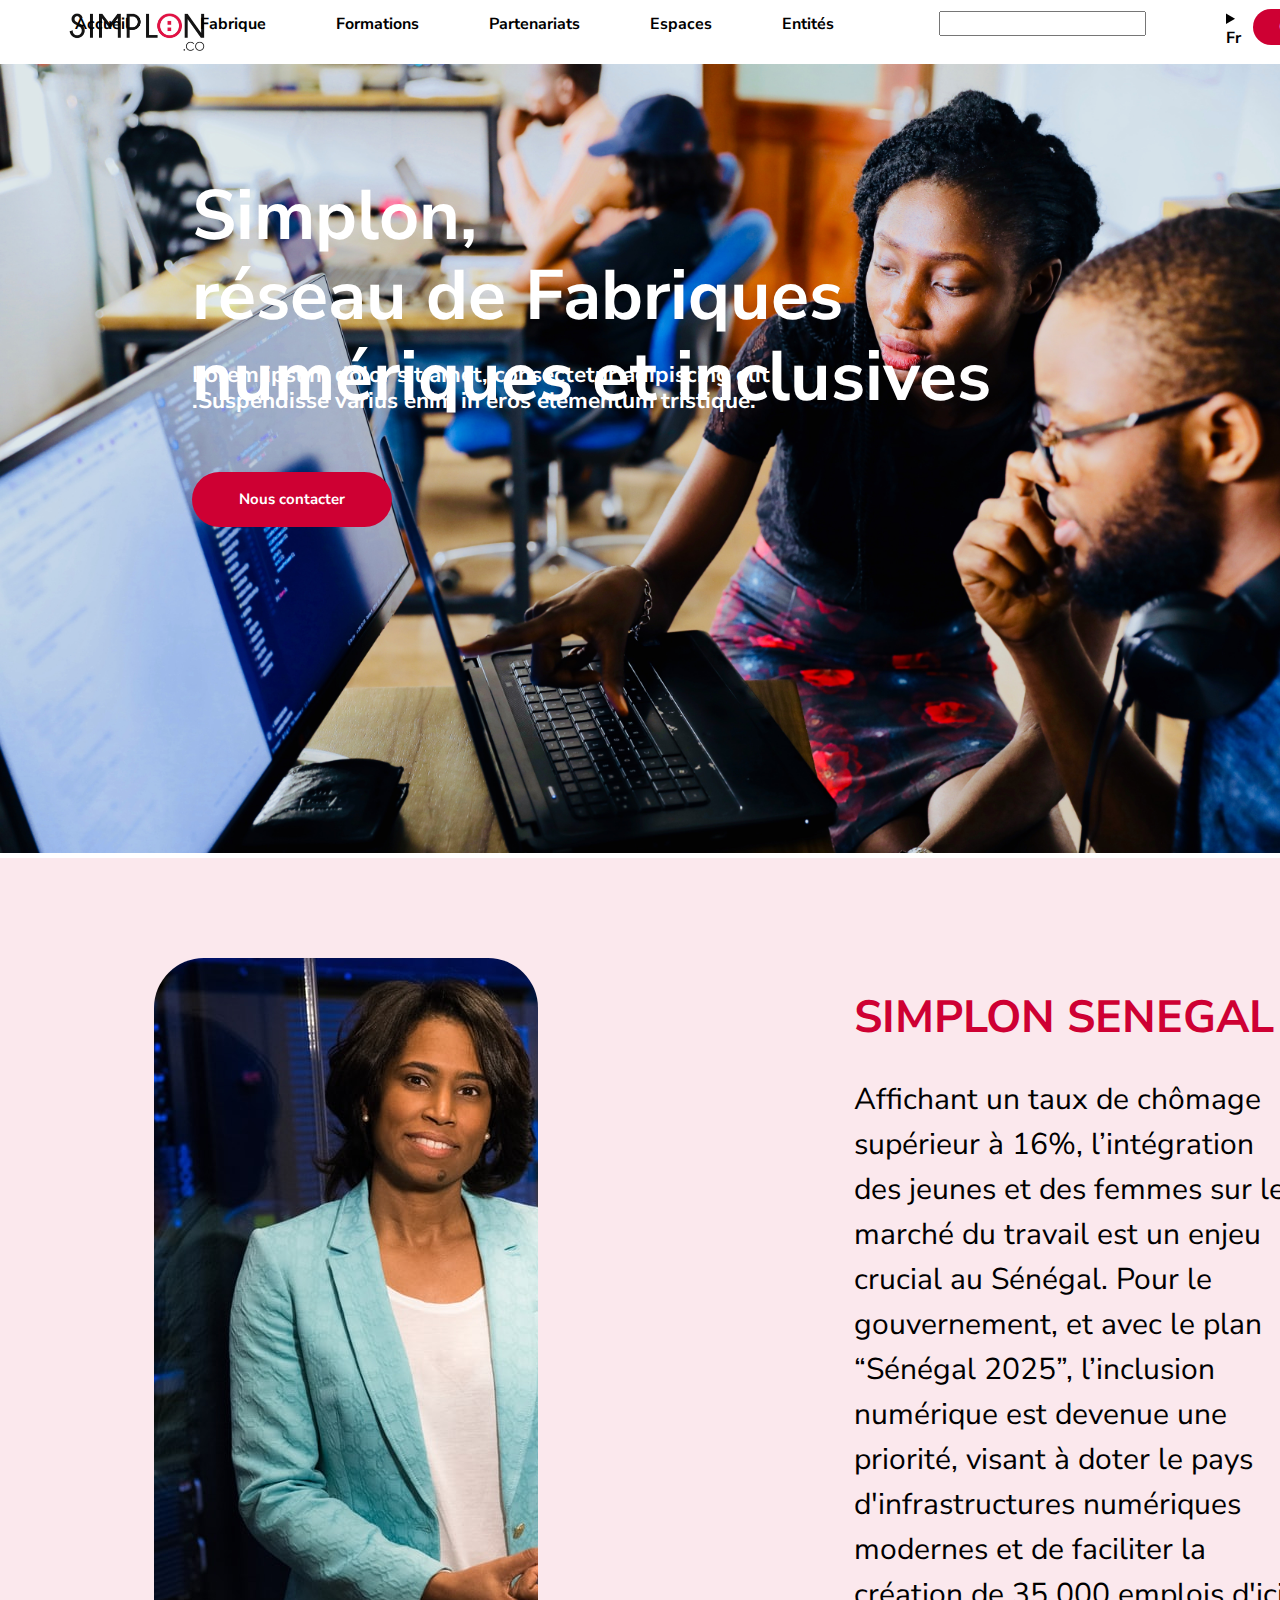
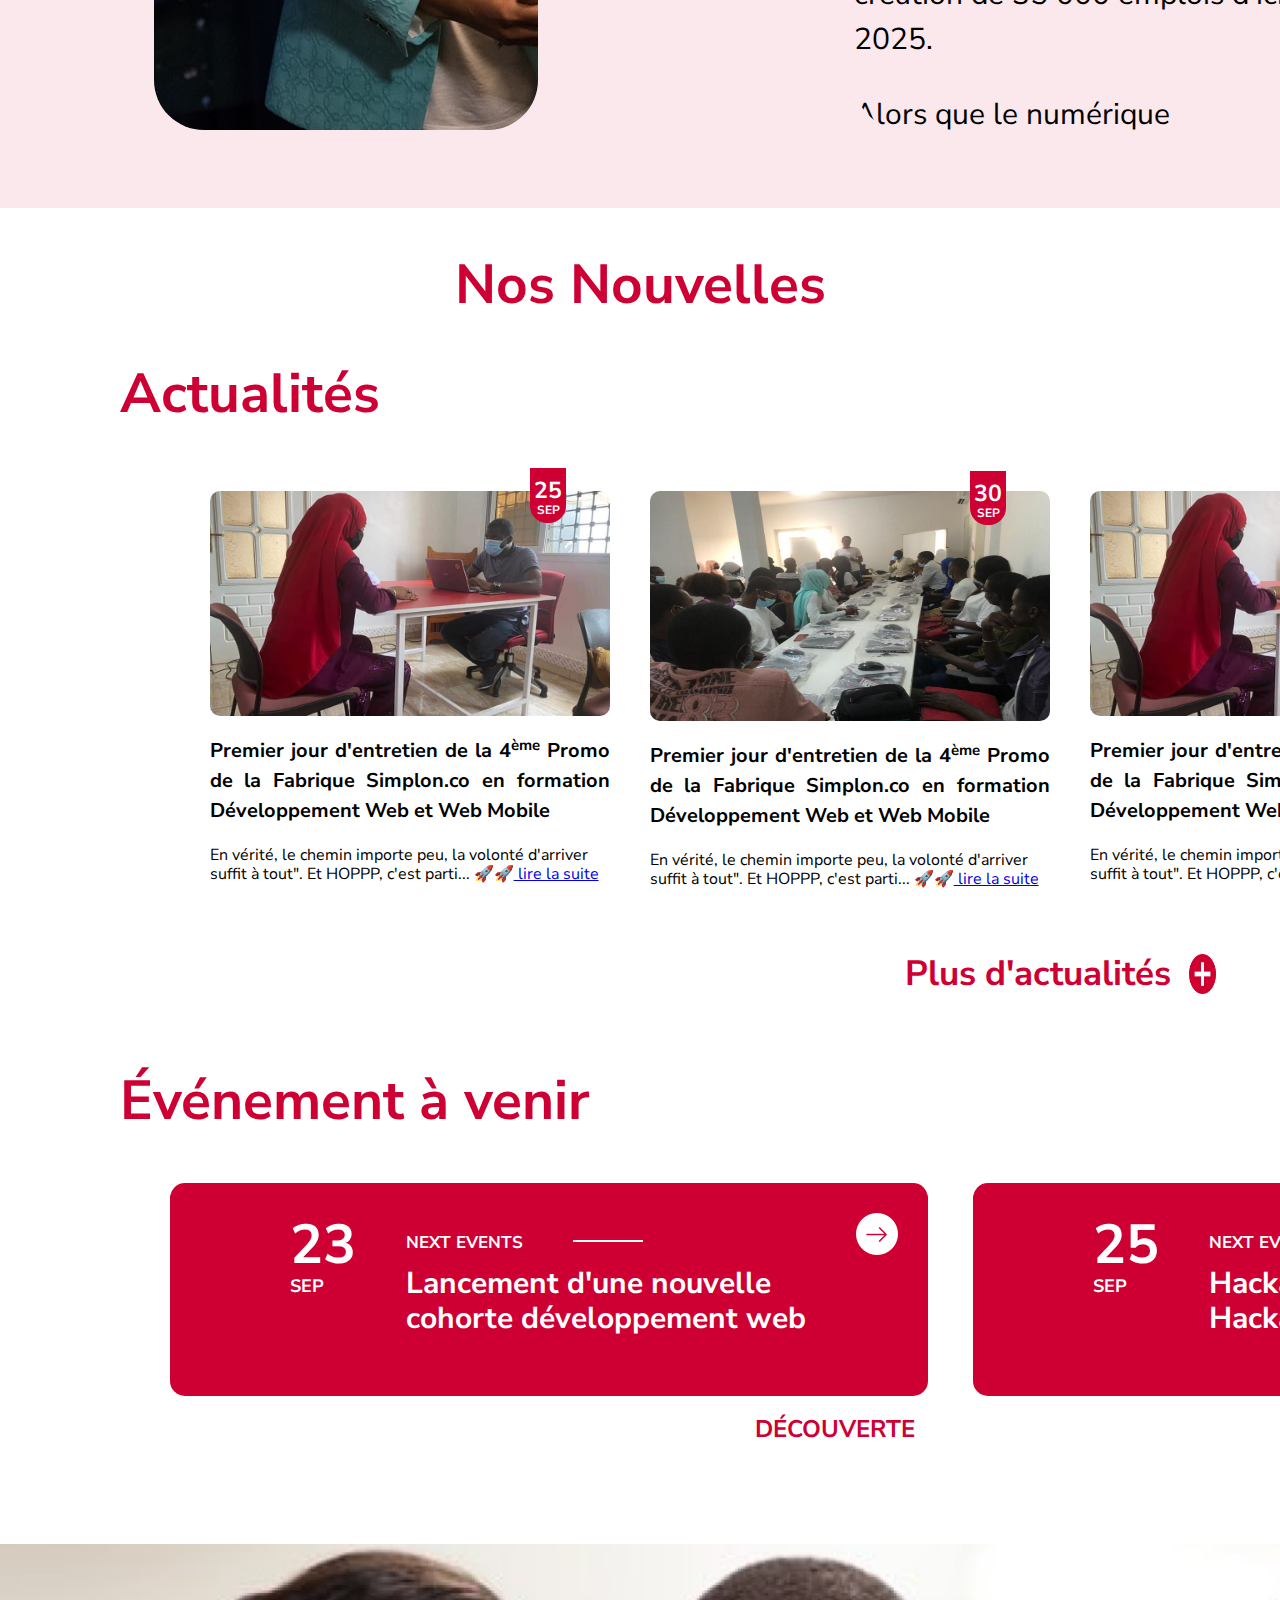
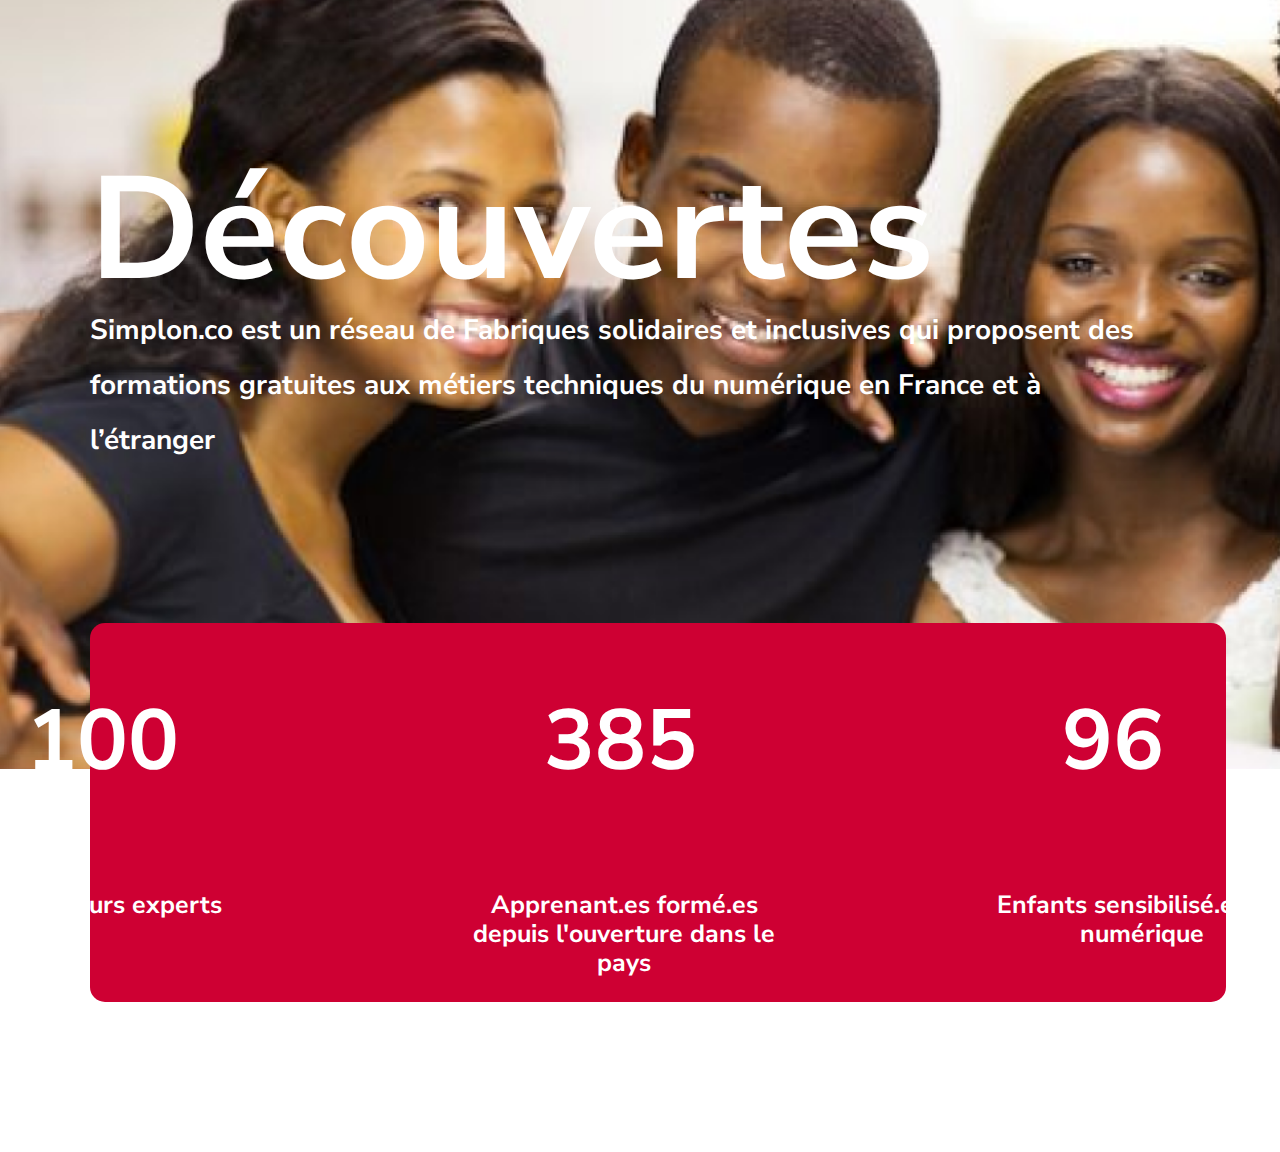
==== index.html @ 6b6f98ec "Update index.html" ====
<!DOCTYPE html>
<html lang="Fr">
<head>
    <meta charset="UTF-8">
    <meta http-equiv="X-UA-Compatible" content="IE=edge">
    <meta name="viewport" content="width=device-width, initial-scale=1.0">
    <link rel="stylesheet" href="/design/bootstrap.css">
    <!-- <script src="https://kit.fontawesome.com/yourcode.js" crossorigin="anonymous"></script> -->
    <script src='/scripts/nav.js' defer></script>
    <link rel="stylesheet" href="normal.css">
    <link rel="stylesheet" href="style.css">
    <title>Accueil</title>
</head>
<body>
    <main>
        <!-- nav>ul.nav-list -->
        <nav>
            <div class="nav-item-bloc-img">
                <a href="#"><img class="nav-item-logo" src="logo.png" alt="logo de Simplon.co"></a>
            </div>
            <ul class="nav-list">
                <!-- li.nav-item*5>a -->
                <li class="nav-item"><a href="#" class="item-text is-active">Accueil</a></li>
                <li class="nav-item"><a href="#" class="item-text">Fabrique</a></li>
                <li class="nav-item"><a href="#" class="item-text">Formations</a></li>
                <li class="nav-item"><a href="#" class="item-text">Partenariats</a></li>
                <li class="nav-item"><a href="#" class="item-text">Espaces</a></li>
                <li class="nav-item-entite"><a href="#" class="item-text">Entités</a></li>
                <li class="nav-item nav-search"><input type="search"></li>
                <li class="nav-item-langue">
                    <details>
                        <summary>Fr</summary>
                        <a href="">En</a>
                    </details>
                </li>
                <li class="nav-item"><button>Contact</button></li>
            </ul>
            <span class="nav-indicator"></span>
        </nav>
        <div class="image-accueil">
            <img class="img-accueil" src="img-accueil.jpg" alt="">
            <h1>Simplon, <br>réseau de Fabriques<br>numériques et inclusives</h1>
            <h2>Lorem ipsum dolor sit amet, consectetur adipiscing elit<br>.Suspendisse varius enim in eros elementum tristique.</h2>
            <button class="button-accueil">Nous contacter</button>
        </div>
        <div class="after-nav">
            <div class="img-directrice-ctrl">
                <img class="img-directrice" src="imagessec2.jpeg" alt="Image de la directrice de Simplon.co">
            </div>
            <div class="text-directrice-ctrl">
                <h2>SIMPLON SENEGAL</h2>
                <p>Affichant un taux de chômage supérieur à 16%, l’intégration des jeunes et des femmes sur le marché du travail est un enjeu crucial au Sénégal. Pour le gouvernement, et avec le plan “Sénégal 2025”, l’inclusion numérique est devenue une priorité, visant à doter le pays d'infrastructures numériques modernes et de faciliter la création de 35 000 emplois d'ici 2025.</p>
                <p>
                ​​​​​​​Alors que le numérique représente déjà 8% du PIB national, les compétences tech se font encore rares.
                ​​​​​​​Se former aux métiers du numérique ouvre de belles perspectives d’avenir, quels que soient les secteurs d’activité.</p>
            </div>
        </div>
        <article>
            <header>
                <h2>Nos Nouvelles</h2>
            </header>
            <span>Actualités</span>
            <div class="bloc-mere-line-1">
                <div>
                    <figure>
                        <img src="img1-actualite.jpg" alt="Image de l'un des entretiens de la promo 4 de Simplon.co">
                        <div class="etiquette">
                            <img src="col.png" alt="Image d'étiquette">
                            <time datetime="2021-09-25 13:23:58"><span class="hour">25</span><br><span class="first-month"> SEP</span></time>
                            

                        </div>
                        <p>Premier jour d'entretien de la 4<sup>ème</sup> Promo de la Fabrique Simplon.co en formation Développement Web et Web Mobile</p>
                        <figcaption>En vérité, le chemin importe peu, la volonté d'arriver suffit à tout".
                            Et HOPPP, c'est parti... 🚀🚀<a href="#"> lire la suite</a></figcaption>
                    </figure>
                </div>

                <div>
                    <figure>
                        <img class="image-2" src="actualie2.jpeg" alt="Image de l'un des entretiens de la promo 4 de Simplon.co">
                        <div class="etiquette">
                            <img src="col.png" alt="Image d'étiquette">
                            <time datetime="2021-09-30 13:23:58"><span class="hour">30</span><br><span class="first-month"> SEP</span></time>
                            

                        </div>
                        <p>Premier jour d'entretien de la 4<sup>ème</sup> Promo de la Fabrique Simplon.co en formation Développement Web et Web Mobile</p>
                        <figcaption>En vérité, le chemin importe peu, la volonté d'arriver suffit à tout".
                            Et HOPPP, c'est parti... 🚀🚀<a href="#"> lire la suite</a></figcaption>
                    </figure>
                </div>

                <div>
                    <figure>
                        <img src="img1-actualite.jpg" alt="Image de l'un des entretiens de la promo 4 de Simplon.co">
                        <div class="etiquette">
                            <img src="col.png" alt="Image d'étiquette">
                            <time datetime="2021-12-23 13:23:58"><span class="hour">22</span><br><span class="first-month"> DEC</span></time>
                            

                        </div>
                        <p>Premier jour d'entretien de la 4<sup>ème</sup> Promo de la Fabrique Simplon.co en formation Développement Web et Web Mobile</p>
                        <figcaption>En vérité, le chemin importe peu, la volonté d'arriver suffit à tout".
                            Et HOPPP, c'est parti... 🚀🚀<a href="#"> lire la suite</a></figcaption>
                    </figure>
                </div>
                <div>
                    <figure>
                        <img src="img1-actualite.jpg" alt="Image de l'un des entretiens de la promo 4 de Simplon.co">
                        <div class="etiquette">
                            <img src="col.png" alt="Image d'étiquette">
                            <time datetime="2022-12-23 13:23:58"><span class="hour">12</span><br><span class="first-month"> JAN</span></time>
                            

                        </div>
                        <p>Premier jour d'entretien de la 4<sup>ème</sup> Promo de la Fabrique Simplon.co en formation Développement Web et Web Mobile</p>
                        <figcaption>En vérité, le chemin importe peu, la volonté d'arriver suffit à tout".
                            Et HOPPP, c'est parti... 🚀🚀<a href="#"> lire la suite</a></figcaption>
                    </figure>
                </div>
            </div>
                    <span class="voir-plus">Plus d'actualités &nbsp;
                        <img usemap="#redirection-picture-1" src="plus.png" alt="Image cliquable pour voir plus d'actualités">
                        <map name="redirection-picture-1">
                        <area href="https://validator.w3.org/" shape="circle" coords="1,1,50" target="_blank" alt="Lien du site de validation de site web">
                        </map>
                    </span>

            <span>Événement à venir</span>

            <div class="bloc-mere-line-1 bloc-mere-line-1-inherit">

                <div class="bloc-mere-line-1-ext">
                    <time datetime="2021-09-23 13:23:58"><span>23</span><br><span class="month"> SEP</span></time>
                    <div class="event-news">
                        <span class="event-title">NEXT EVENTS</span>
                        <div class="event-text">
                            <p>Lancement d'une nouvelle cohorte développement web</p>
                        </div>
                    </div>
                    <div class="event-details">
                        <img usemap="#redirection-picture-2" src="right-arrow.png.png" alt="Image cliquable pour voir plus d'événement">
                        <map name="redirection-picture-2">
                        <area href="https://developer.mozilla.org/fr/docs/Web/HTML" shape="circle" coords="1,1,50" target="_blank" alt="Lien du site mozilla">
                        </map>
                    </div>
                </div>


                <div class="bloc-mere-line-1-ext">
                    <time datetime="2021-09-25 11:21:12"><span>25</span><br><span class="month"> SEP</span></time>
                    <div class="event-news">
                        <span class="event-title">NEXT EVENTS</span>
                        <div class="event-text">
                            <p>Hackaton lorem et ipsum Hackaton lorem et ipsum</p>
                        </div>
                    </div>
                    <div class="event-details">
                        <img usemap="#redirection-picture-3" src="right-arrow.png.png" alt="Image cliquable pour voir plus d'événement">
                        <map name="redirection-picture-3">
                        <area href="https://developer.mozilla.org/fr/docs/Web/HTML" shape="circle" coords="1,1,50" target="_blank" alt="Lien du site mozilla">
                        </map>
                    </div>
                </div>

                
            </div>
        </article>
        <section>
            <h2>DÉCOUVERTE</h2>

            <div class="image-decouverte">
                <img class="img-decouverte" src="image2.png" alt="">
                <h2>Découvertes</h2>
                <h3>Simplon.co est un réseau de Fabriques solidaires et inclusives qui proposent des formations gratuites aux métiers techniques du numérique en France et à l’étranger </h3>
            </div>
            <div class="chiffre-simplon">
                <article>
                    <header>
                        <h2>100</h2>
                    </header>
                    <p>Formateurs experts</p>
                </article>
                <article>
                    <header>
                        <h2>385</h2>
                    </header>
                    <p>Apprenant.es formé.es depuis l'ouverture dans le pays</p>
                </article>
                <article>
                    <header>
                        <h2>96</h2>
                    </header>
                    <p>Enfants sensibilisé.e.s au numérique</p>
                </article>
            </div>

        </section>
    </main>
</body>
</html>
---- normal.css ----
/*! normalize.css v8.0.1 | MIT License | github.com/necolas/normalize.css */

/* Document
   ========================================================================== */

/**
 * 1. Correct the line height in all browsers.
 * 2. Prevent adjustments of font size after orientation changes in iOS.
 */

 html {
    line-height: 1.15; /* 1 */
    -webkit-text-size-adjust: 100%; /* 2 */
  }
  
  /* Sections
     ========================================================================== */
  
  /**
   * Remove the margin in all browsers.
   */
  
  body {
    margin: 0;
  }
  
  /**
   * Render the `main` element consistently in IE.
   */
  
  main {
    display: block;
  }
  
  /**
   * Correct the font size and margin on `h1` elements within `section` and
   * `article` contexts in Chrome, Firefox, and Safari.
   */
  
  h1 {
    font-size: 2em;
    margin: 0.67em 0;
  }
  
  /* Grouping content
     ========================================================================== */
  
  /**
   * 1. Add the correct box sizing in Firefox.
   * 2. Show the overflow in Edge and IE.
   */
  
  hr {
    box-sizing: content-box; /* 1 */
    height: 0; /* 1 */
    overflow: visible; /* 2 */
  }
  
  /**
   * 1. Correct the inheritance and scaling of font size in all browsers.
   * 2. Correct the odd `em` font sizing in all browsers.
   */
  
  pre {
    font-family: monospace, monospace; /* 1 */
    font-size: 1em; /* 2 */
  }
  
  /* Text-level semantics
     ========================================================================== */
  
  /**
   * Remove the gray background on active links in IE 10.
   */
  
  a {
    background-color: transparent;
  }
  
  /**
   * 1. Remove the bottom border in Chrome 57-
   * 2. Add the correct text decoration in Chrome, Edge, IE, Opera, and Safari.
   */
  
  abbr[title] {
    border-bottom: none; /* 1 */
    text-decoration: underline; /* 2 */
    text-decoration: underline dotted; /* 2 */
  }
  
  /**
   * Add the correct font weight in Chrome, Edge, and Safari.
   */
  
  b,
  strong {
    font-weight: bolder;
  }
  
  /**
   * 1. Correct the inheritance and scaling of font size in all browsers.
   * 2. Correct the odd `em` font sizing in all browsers.
   */
  
  code,
  kbd,
  samp {
    font-family: monospace, monospace; /* 1 */
    font-size: 1em; /* 2 */
  }
  
  /**
   * Add the correct font size in all browsers.
   */
  
  small {
    font-size: 80%;
  }
  
  /**
   * Prevent `sub` and `sup` elements from affecting the line height in
   * all browsers.
   */
  
  sub,
  sup {
    font-size: 75%;
    line-height: 0;
    position: relative;
    vertical-align: baseline;
  }
  
  sub {
    bottom: -0.25em;
  }
  
  sup {
    top: -0.5em;
  }
  
  /* Embedded content
     ========================================================================== */
  
  /**
   * Remove the border on images inside links in IE 10.
   */
  
  img {
    border-style: none;
  }
  
  /* Forms
     ========================================================================== */
  
  /**
   * 1. Change the font styles in all browsers.
   * 2. Remove the margin in Firefox and Safari.
   */
  
  button,
  input,
  optgroup,
  select,
  textarea {
    font-family: inherit; /* 1 */
    font-size: 100%; /* 1 */
    line-height: 1.15; /* 1 */
    margin: 0; /* 2 */
  }
  
  /**
   * Show the overflow in IE.
   * 1. Show the overflow in Edge.
   */
  
  button,
  input { /* 1 */
    overflow: visible;
  }
  
  /**
   * Remove the inheritance of text transform in Edge, Firefox, and IE.
   * 1. Remove the inheritance of text transform in Firefox.
   */
  
  button,
  select { /* 1 */
    text-transform: none;
  }
  
  /**
   * Correct the inability to style clickable types in iOS and Safari.
   */
  
  button,
  [type="button"],
  [type="reset"],
  [type="submit"] {
    -webkit-appearance: button;
  }
  
  /**
   * Remove the inner border and padding in Firefox.
   */
  
  button::-moz-focus-inner,
  [type="button"]::-moz-focus-inner,
  [type="reset"]::-moz-focus-inner,
  [type="submit"]::-moz-focus-inner {
    border-style: none;
    padding: 0;
  }
  
  /**
   * Restore the focus styles unset by the previous rule.
   */
  
  button:-moz-focusring,
  [type="button"]:-moz-focusring,
  [type="reset"]:-moz-focusring,
  [type="submit"]:-moz-focusring {
    outline: 1px dotted ButtonText;
  }
  
  /**
   * Correct the padding in Firefox.
   */
  
  fieldset {
    padding: 0.35em 0.75em 0.625em;
  }
  
  /**
   * 1. Correct the text wrapping in Edge and IE.
   * 2. Correct the color inheritance from `fieldset` elements in IE.
   * 3. Remove the padding so developers are not caught out when they zero out
   *    `fieldset` elements in all browsers.
   */
  
  legend {
    box-sizing: border-box; /* 1 */
    color: inherit; /* 2 */
    display: table; /* 1 */
    max-width: 100%; /* 1 */
    padding: 0; /* 3 */
    white-space: normal; /* 1 */
  }
  
  /**
   * Add the correct vertical alignment in Chrome, Firefox, and Opera.
   */
  
  progress {
    vertical-align: baseline;
  }
  
  /**
   * Remove the default vertical scrollbar in IE 10+.
   */
  
  textarea {
    overflow: auto;
  }
  
  /**
   * 1. Add the correct box sizing in IE 10.
   * 2. Remove the padding in IE 10.
   */
  
  [type="checkbox"],
  [type="radio"] {
    box-sizing: border-box; /* 1 */
    padding: 0; /* 2 */
  }
  
  /**
   * Correct the cursor style of increment and decrement buttons in Chrome.
   */
  
  [type="number"]::-webkit-inner-spin-button,
  [type="number"]::-webkit-outer-spin-button {
    height: auto;
  }
  
  /**
   * 1. Correct the odd appearance in Chrome and Safari.
   * 2. Correct the outline style in Safari.
   */
  
  [type="search"] {
    -webkit-appearance: textfield; /* 1 */
    outline-offset: -2px; /* 2 */
  }
  
  /**
   * Remove the inner padding in Chrome and Safari on macOS.
   */
  
  [type="search"]::-webkit-search-decoration {
    -webkit-appearance: none;
  }
  
  /**
   * 1. Correct the inability to style clickable types in iOS and Safari.
   * 2. Change font properties to `inherit` in Safari.
   */
  
  ::-webkit-file-upload-button {
    -webkit-appearance: button; /* 1 */
    font: inherit; /* 2 */
  }
  
  /* Interactive
     ========================================================================== */
  
  /*
   * Add the correct display in Edge, IE 10+, and Firefox.
   */
  
  details {
    display: block;
  }
  
  /*
   * Add the correct display in all browsers.
   */
  
  summary {
    display: list-item;
  }
  
  /* Misc
     ========================================================================== */
  
  /**
   * Add the correct display in IE 10+.
   */
  
  template {
    display: none;
  }
  
  /**
   * Add the correct display in IE 10.
   */
  
  [hidden] {
    display: none;
  }
---- style.css ----
@import url('https://fonts.googleapis.com/css2?family=Nunito+Sans:ital,wght@0,200;0,300;0,400;0,600;0,700;0,800;0,900;1,200;1,300;1,400;1,600;1,700;1,800;1,900&display=swap');


body{
    
    font-family: 'Nunito Sans', sans-serif;
    /* overflow: hidden;
    overflow-x: scroll; */
}

nav {
    /* background-color:#f0f1ff; */
    background-color:white;
    margin: 0px;
    padding: 0px;
    margin-top: -15.6px;
    width: 100%;
    height: 80px;
    font-weight: bold;
    font-size: 16px;
    /* overflow-x: hidden; */
    position: fixed;
    z-index: 1;
    display: flex;
    flex-direction: row;
    justify-content: space-around;

}
nav ul {
    list-style: none;
    display: inline-flex;
    overflow: hidden;
 
}
img.nav-item-logo {
    position: absolute;
    width: 150px;
    left: 5%;
    top: 25%;

}

nav ul li {
    list-style: none;
    padding: 15px;

    
}
.nav-item-langue {
    margin-right: -20px;
    margin-left: 50px;
    margin-top: -5px;
}
.nav-item-entite {
    margin-right: 55px;
}

nav a {
    text-decoration: none;
    color: black;

}
.image-accueil {
    position: relative;
    width: 100%;
    text-align: left;
    color: rgb(255, 255, 255);
    font-size: 15px;
    font-weight: bold;
    overflow: hidden;
}
.img-accueil {
    width: 100%;
}

.image-accueil h1 {
    position: absolute;
    top: 15%;
    left: 15%;
    font-size: 70px;
}
.image-accueil h2 {
    position: absolute;
    top: 40%;
    left: 15%;
}

.button-accueil {
    position: absolute;
    top: 55%;
    left: 15%;
    width: 200px;
    height: 55px;
    background-color:#ce0033;
    border: #ce0033;
    border-radius: 34px;
    color: white;
    font-weight: bold;
}

.nav-search {
    margin-top: -4px;
}

a.item-text {
    position: relative;
    padding: 20px;
}

.item-text::before {
    content: "";
    position: absolute;
    bottom: -11px;
    background-color: #ce00346b;
    height: 5px;
    width: 100%;
    left: 0;
    transition: .3s;
}

.item-text:not(.is-active):hover::before{
    bottom: 9px;
}

.item-text:not(.is-active):hover {
    color: #ce00346b;
}

.nav-indicator {
    position: absolute;
    left: 0;
    bottom: 0;
    height: 5px;
    transition: .4s;
}
.nav-item button {
    margin-top: -6px;
    margin-right: 0px;
    width: 110px;
    height: 36px;
    background-color:#ce0033;
    border: #ce0033;
    border-radius: 34px;
    color: white;
    font-weight: bold;
}

.after-nav {
    background-color: #ce003417;
    height: 950px;
    margin: 100%;
    margin-left: 0px;
    margin-right: 0px;
    margin-top: 0px;
    margin-bottom: 0px;
    overflow: hidden;
    /* border: 1px solid red; */
    display: flex;
    flex-direction: row;
    padding-left: 12%;
}
.after-nav .img-directrice-ctrl {
    position:absolute;
    margin-left: 0px;
    margin-top: 100px;
    margin-right: 80px;
    /* border: 4px solid red; */
    width: 30%;
    height: 772px;
    border-radius: 50px;
    overflow: hidden;

}

.after-nav .img-directrice {
    position: absolute;
    top: -128px;
    left: -50px;

}

.text-directrice-ctrl {
    position:absolute;
    margin-left: 700px;
    margin-top: 100px;
    margin-right: 80px;
    /* border: 4px solid red; */
    width: 35%;
    height: 772px;
    border-radius: 50px;
    overflow: hidden;
    font-size: 30px;
    line-height: 45px;
}

.text-directrice-ctrl h2 {
    color:#ce0033;
}
article header h2 {
    display: flex;
    flex-direction: row;
    justify-content: space-around;
    font-weight: bold;
    color: #ce0033;
    font-size: 55px;
}

article span {
    position: relative;
    margin-left: 120px;
    margin-top: 120px;
    font-weight: bold;
    color: #ce0033;
    font-size: 55px;
}
article .bloc-mere-line-1 {
    /* position: absolute; */
    box-sizing: border-box;
    display: flex;
    flex-direction: row;
    justify-content: space-around;
    margin-left: 80px;
    margin-top: 50px;
    margin-right: 100px;
    padding-left: 7%;
    padding-right: 7%;

}

/* article div {
    position: relative;
    display: inline-flex;
    flex-direction: row;
    justify-content: space-between;

}
article .actu1 {
    position: relative;
    margin-left: 104px;
} */

article div figure {
    display: flex;
    flex-direction: column;
    justify-content: space-around;
    width: 360px;
    position: relative;
}
article div figure img {
    position: relative;
    border-radius: 10px;
    width: 400px;
}



article div figure .image-2 {
    position: relative;
    border-radius: 10px;
    width: 400px;
    height: 230px;
}


article div figure p{
    position: relative;
    width: 400px;
    text-align: justify;
    font-weight: bold;
    font-size: 20px;
    line-height: 30px;
}

article div figure .etiquette {

    position:absolute;
    margin-top: -420px;
    margin-left: 320px;
    /* width: 35px;
    height: 47px; */
    /* position:absolute;
    margin-top: -390px;
    margin-left: 320px;
    width: 35px;
    height: 47px;
    border-radius: 0 0 17px 17px; */
}
article div figure .etiquette img {

    position:absolute;
    width: 36.5px;
    border-radius: 0 0 17px 17px;
}

article div figure .etiquette time .hour {
    position: absolute;
    color: white;
    margin: 10px 4px;
    font-size: 23px;
}

article div figure .etiquette time .first-month {
    position: absolute;
    color: white;
    margin: 10px 7px;
    padding: 8px 0;
    font-size: 12px;
}

article .bloc-mere-line-1 div figure figcaption {
    width: 400px;
}

article span.voir-plus {
    display: flex;
    flex-direction: row;
    justify-content: end;
    margin-right: 5%;
    margin-top: 50px;
    font-size: 35px;
    margin-bottom: 75px;
}

article .voir-plus img {
    width: 2.5%;
}

/* .bloc-mere-line-1-inherit {
    border: 3px solid red;
    padding: px;
} */

.bloc-mere-line-1-ext {
    border-radius: 15px;
    background-color: #ce0033;
    display: flex;
    flex-direction: row;
    justify-content: space-between;
    padding-left: 0px;
    padding-right: 30px;
    padding-top: 30px;
    padding-bottom: 30px;
    margin-right: 45px;
    width: 100%;
}

.bloc-mere-line-1-ext .event-news {
    display: flex;
    flex-direction: column;
    justify-content: space-around;
    margin-top: -100px;
    box-sizing: border-box;

}

.bloc-mere-line-1-ext .event-title {
    font-size: 17px;
    margin-left: 0px;
    color: white;
}

.bloc-mere-line-1-ext .event-title::after{
    content: "";
    position: absolute;
    margin-left: 50px;
    margin-top: 7px;
    background-color: white;
    height: 2.5px;
    width: 70px;
}


/* .bloc-mere-line-1-ext .event-text {
    position: relative;
}  */

.bloc-mere-line-1-ext .event-text p {
    font-weight: bold;
    width: 450px;
    font-size: 30px;
    color: white;
    margin-top: 15px;
}

/* .bloc-mere-line-1 time .month {
    padding-left: -90px;
} */

.bloc-mere-line-1 time span{
    margin-right: 50px;
    
    color: white;
}

.bloc-mere-line-1 time .month {
    font-size: 18px;
}

section h2 {
    float: right;
    margin-right: 365px;
    color: #ce0033;
    margin-bottom: 100px;
}

section .image-decouverte {
    position: relative;
    width: 100%;
    text-align: left;
    color: rgb(255, 255, 255);
    font-size: 15px;
    font-weight: bold;
    overflow: hidden;
}

section .img-decouverte {
    height: 825px;
    width: auto;
}

.image-decouverte h2 {
    position: absolute;
    color: white;
    top: 10%;
    left: 7%;
    font-weight: bold;
    font-size: 145px;
}
.image-decouverte h3 {
    position: absolute;
    top: 40%;
    left: 7%;
    width: 1050px;
    line-height: 55px;
    font-size: 28px;
}
section .chiffre-simplon {
    /* background-image: url("/pictures/background-dec.png"); */
    /* background-repeat: no-repeat;
    background-size: 87%; */
    background-color: #ce0033;
    border-radius: 15px;
    position: relative;
    top: -150px;
    left: 7%;
    right: 7%;
    padding-left: 240px;
    display: flex;
    flex-direction: row;
    justify-content: center;
    width: 70%;

}

section .chiffre-simplon article h2 {
    color: white;
    font-weight: bold;
    font-size: 85px;
}

section .chiffre-simplon article p {
    color: white;
    font-weight: bold;
    font-size: 25px;
    width: 330px;
    margin-left: -85px;
    text-align: center;
}
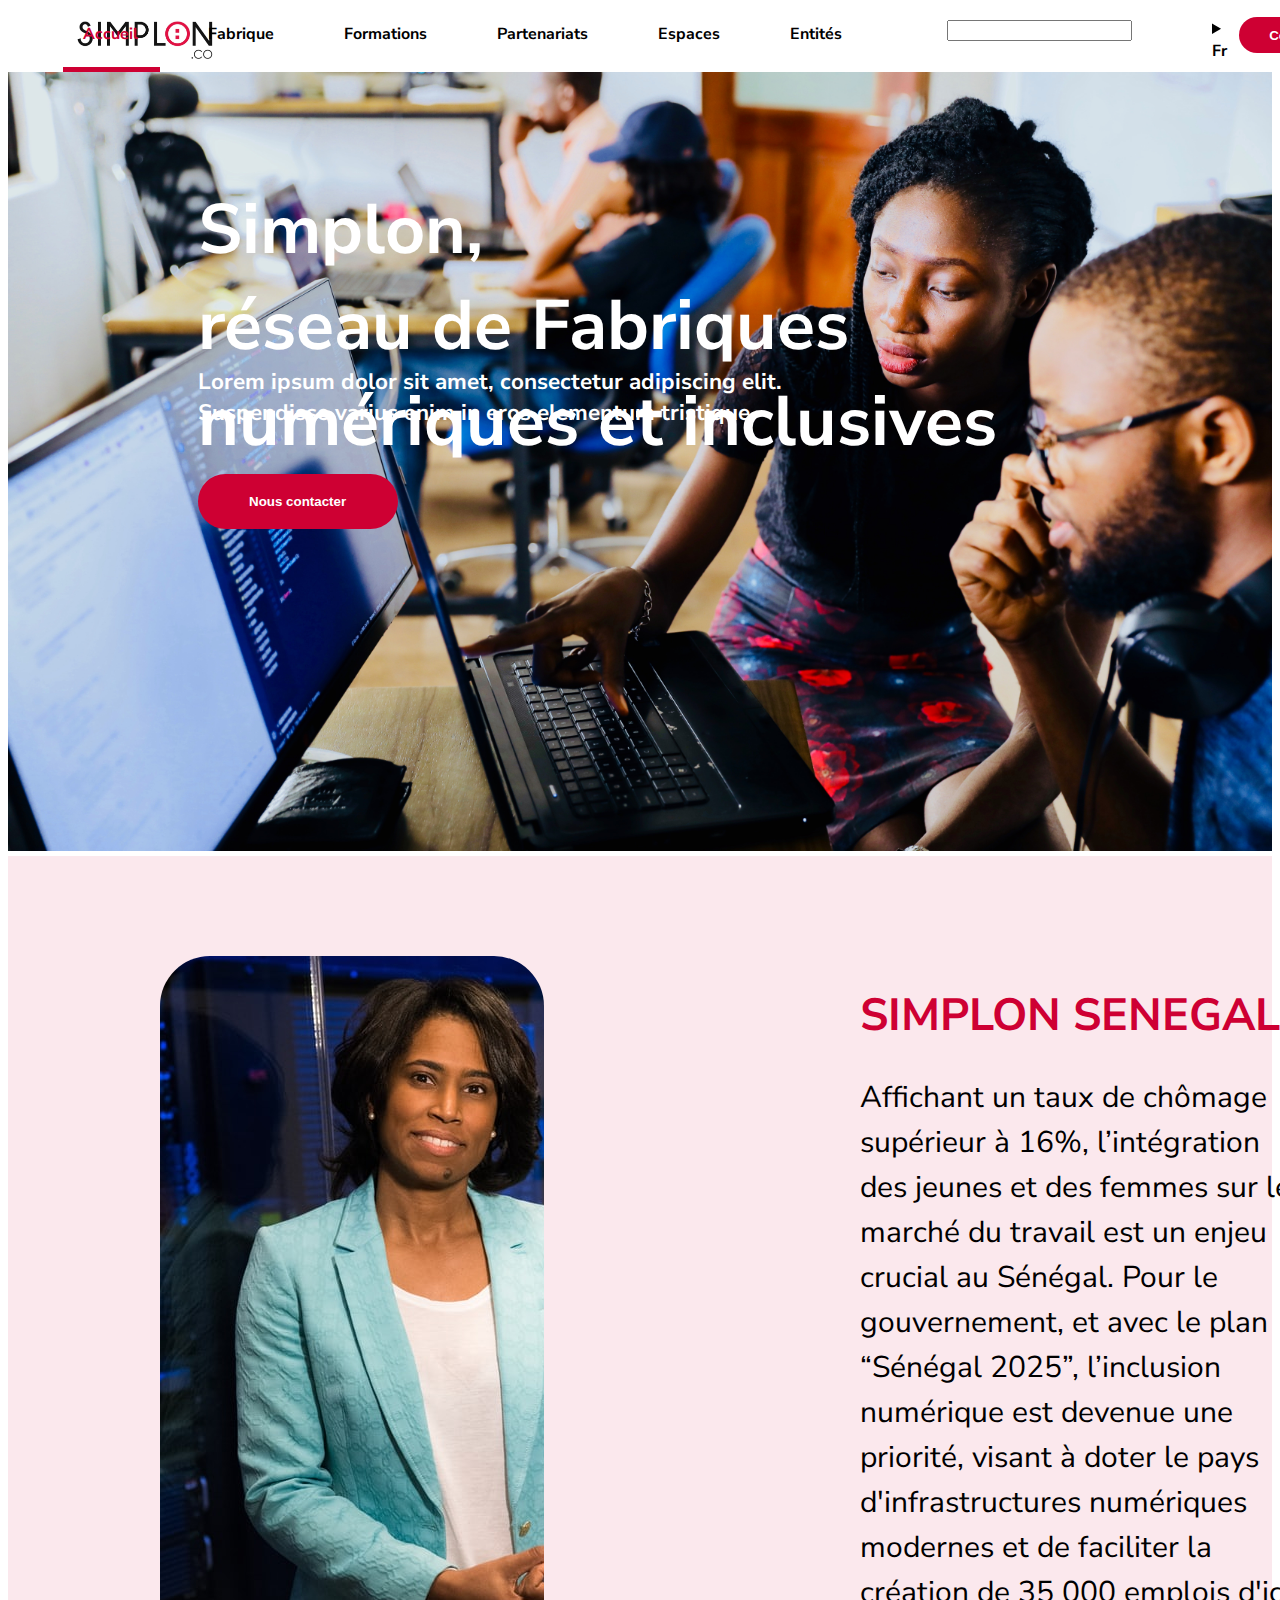
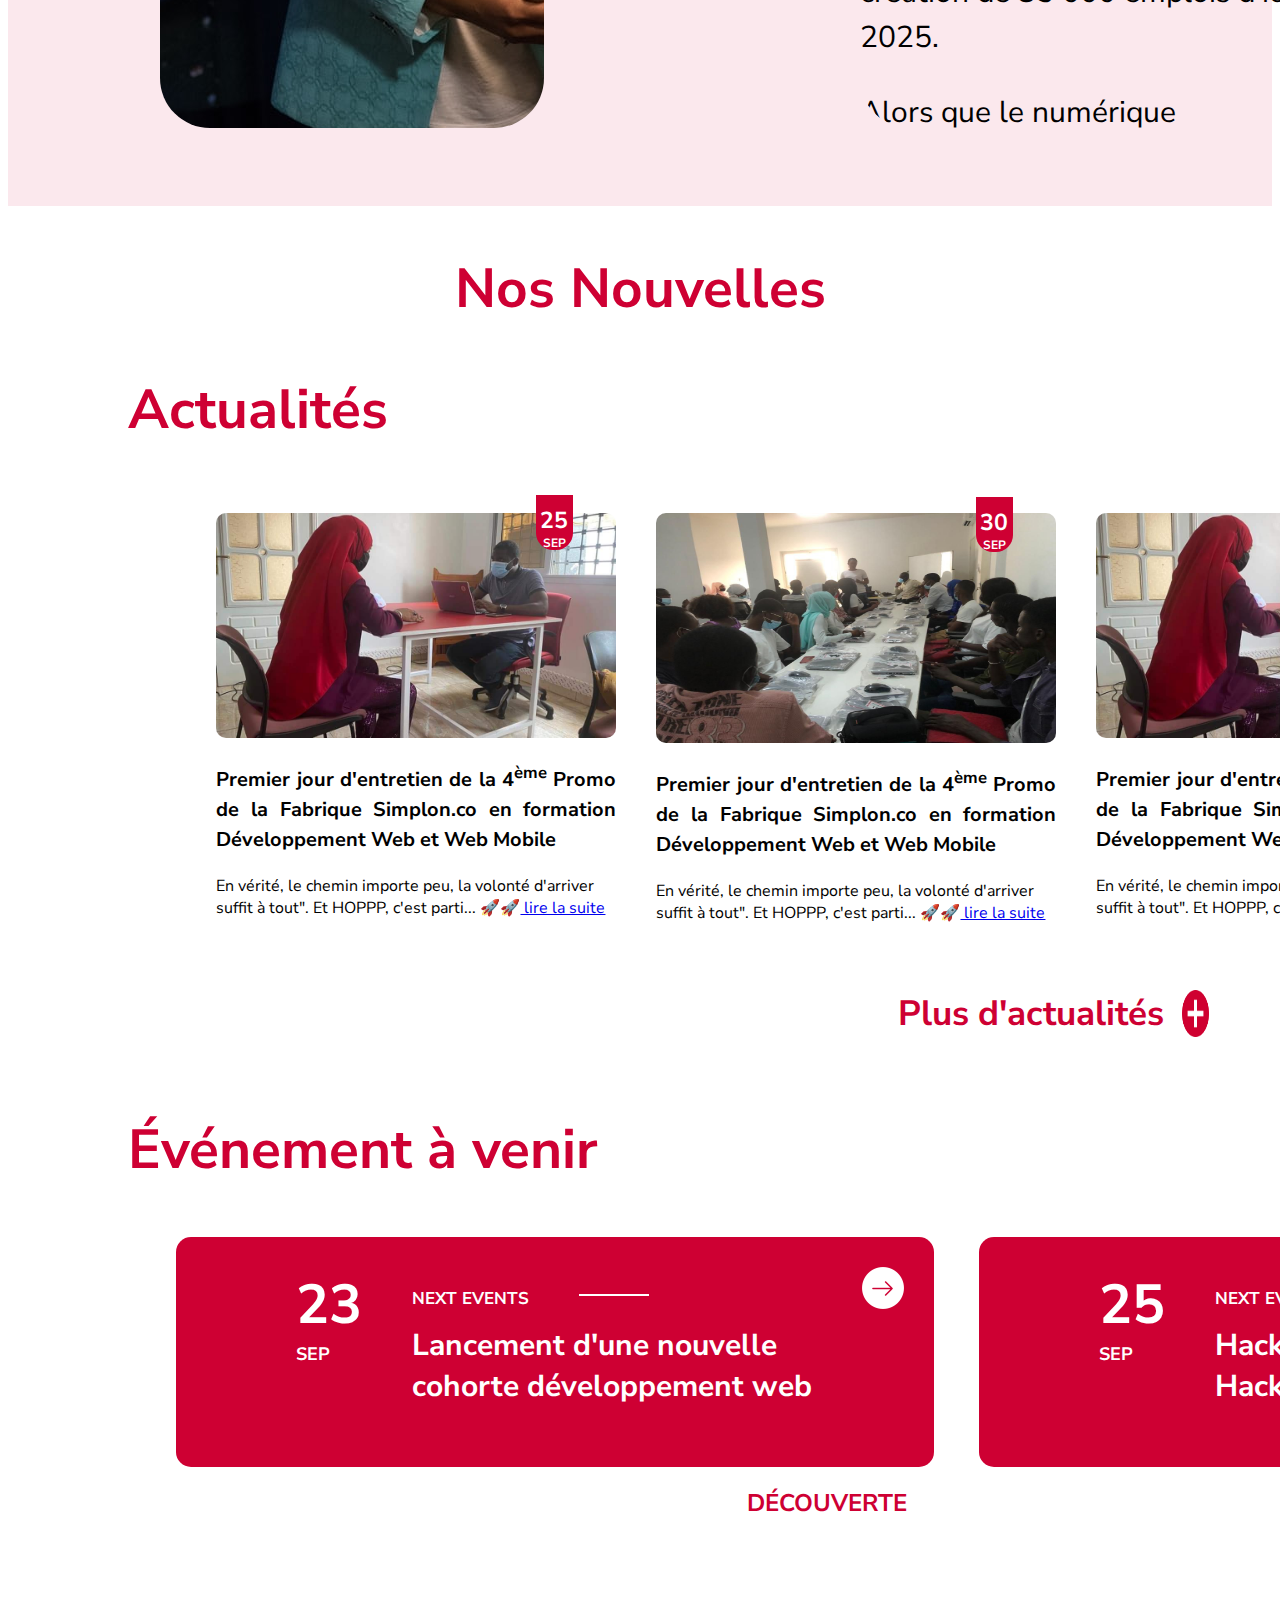
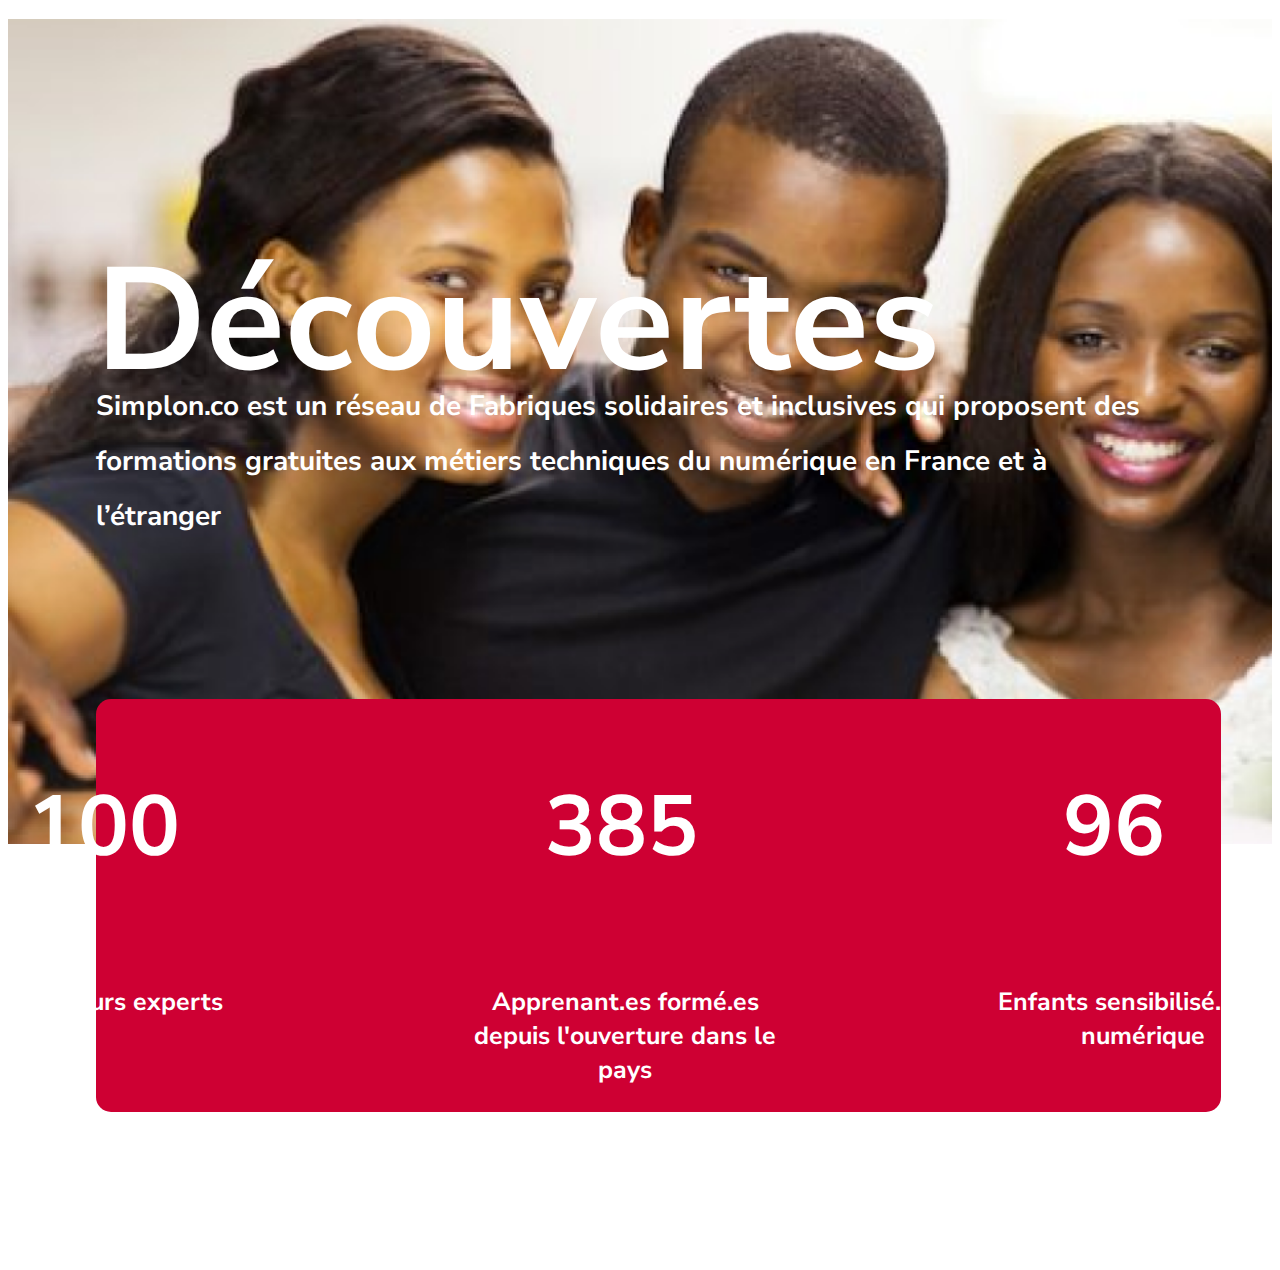
==== commit 9d4d6bc2: "Ajout de fichiers bien organisés" ====
--- a/index.html
+++ b/index.html
@@ -7,8 +7,8 @@
     <link rel="stylesheet" href="/design/bootstrap.css">
     <!-- <script src="https://kit.fontawesome.com/yourcode.js" crossorigin="anonymous"></script> -->
     <script src='/scripts/nav.js' defer></script>
-    <link rel="stylesheet" href="normal.css">
-    <link rel="stylesheet" href="style.css">
+    <link rel="stylesheet" href="/normal.css">
+    <link rel="stylesheet" href="/design/style.css">
     <title>Accueil</title>
 </head>
 <body>
@@ -16,7 +16,7 @@
         <!-- nav>ul.nav-list -->
         <nav>
             <div class="nav-item-bloc-img">
-                <a href="#"><img class="nav-item-logo" src="logo.png" alt="logo de Simplon.co"></a>
+                <a href="#"><img class="nav-item-logo" src="/pictures/logo.png" alt="logo de Simplon.co"></a>
             </div>
             <ul class="nav-list">
                 <!-- li.nav-item*5>a -->
@@ -38,14 +38,14 @@
             <span class="nav-indicator"></span>
         </nav>
         <div class="image-accueil">
-            <img class="img-accueil" src="img-accueil.jpg" alt="">
+            <img class="img-accueil" src="/pictures/img-accueil.jpg" alt="">
             <h1>Simplon, <br>réseau de Fabriques<br>numériques et inclusives</h1>
-            <h2>Lorem ipsum dolor sit amet, consectetur adipiscing elit<br>.Suspendisse varius enim in eros elementum tristique.</h2>
+            <h2>Lorem ipsum dolor sit amet, consectetur adipiscing elit.<br>Suspendisse varius enim in eros elementum tristique.</h2>
             <button class="button-accueil">Nous contacter</button>
         </div>
         <div class="after-nav">
             <div class="img-directrice-ctrl">
-                <img class="img-directrice" src="imagessec2.jpeg" alt="Image de la directrice de Simplon.co">
+                <img class="img-directrice" src="/pictures/imagessec2.jpeg" alt="Image de la directrice de Simplon.co">
             </div>
             <div class="text-directrice-ctrl">
                 <h2>SIMPLON SENEGAL</h2>
@@ -63,9 +63,9 @@
             <div class="bloc-mere-line-1">
                 <div>
                     <figure>
-                        <img src="img1-actualite.jpg" alt="Image de l'un des entretiens de la promo 4 de Simplon.co">
-                        <div class="etiquette">
-                            <img src="col.png" alt="Image d'étiquette">
+                        <img src="/pictures/img1-actualite.jpg" alt="Image de l'un des entretiens de la promo 4 de Simplon.co">
+                        <div class="etiquette">
+                            <img src="/pictures/col.png" alt="Image d'étiquette">
                             <time datetime="2021-09-25 13:23:58"><span class="hour">25</span><br><span class="first-month"> SEP</span></time>
                             
 
@@ -78,9 +78,9 @@
 
                 <div>
                     <figure>
-                        <img class="image-2" src="actualie2.jpeg" alt="Image de l'un des entretiens de la promo 4 de Simplon.co">
-                        <div class="etiquette">
-                            <img src="col.png" alt="Image d'étiquette">
+                        <img class="image-2" src="/pictures/actualie2.jpeg" alt="Image de l'un des entretiens de la promo 4 de Simplon.co">
+                        <div class="etiquette">
+                            <img src="/pictures/col.png" alt="Image d'étiquette">
                             <time datetime="2021-09-30 13:23:58"><span class="hour">30</span><br><span class="first-month"> SEP</span></time>
                             
 
@@ -93,9 +93,9 @@
 
                 <div>
                     <figure>
-                        <img src="img1-actualite.jpg" alt="Image de l'un des entretiens de la promo 4 de Simplon.co">
-                        <div class="etiquette">
-                            <img src="col.png" alt="Image d'étiquette">
+                        <img src="/pictures/img1-actualite.jpg" alt="Image de l'un des entretiens de la promo 4 de Simplon.co">
+                        <div class="etiquette">
+                            <img src="/pictures/col.png" alt="Image d'étiquette">
                             <time datetime="2021-12-23 13:23:58"><span class="hour">22</span><br><span class="first-month"> DEC</span></time>
                             
 
@@ -107,9 +107,9 @@
                 </div>
                 <div>
                     <figure>
-                        <img src="img1-actualite.jpg" alt="Image de l'un des entretiens de la promo 4 de Simplon.co">
-                        <div class="etiquette">
-                            <img src="col.png" alt="Image d'étiquette">
+                        <img src="/pictures/img1-actualite.jpg" alt="Image de l'un des entretiens de la promo 4 de Simplon.co">
+                        <div class="etiquette">
+                            <img src="/pictures/col.png" alt="Image d'étiquette">
                             <time datetime="2022-12-23 13:23:58"><span class="hour">12</span><br><span class="first-month"> JAN</span></time>
                             
 
@@ -121,7 +121,7 @@
                 </div>
             </div>
                     <span class="voir-plus">Plus d'actualités &nbsp;
-                        <img usemap="#redirection-picture-1" src="plus.png" alt="Image cliquable pour voir plus d'actualités">
+                        <img usemap="#redirection-picture-1" src="/pictures/plus.png" alt="Image cliquable pour voir plus d'actualités">
                         <map name="redirection-picture-1">
                         <area href="https://validator.w3.org/" shape="circle" coords="1,1,50" target="_blank" alt="Lien du site de validation de site web">
                         </map>
@@ -140,7 +140,7 @@
                         </div>
                     </div>
                     <div class="event-details">
-                        <img usemap="#redirection-picture-2" src="right-arrow.png.png" alt="Image cliquable pour voir plus d'événement">
+                        <img usemap="#redirection-picture-2" src="/pictures/right-arrow.png.png" alt="Image cliquable pour voir plus d'événement">
                         <map name="redirection-picture-2">
                         <area href="https://developer.mozilla.org/fr/docs/Web/HTML" shape="circle" coords="1,1,50" target="_blank" alt="Lien du site mozilla">
                         </map>
@@ -157,7 +157,7 @@
                         </div>
                     </div>
                     <div class="event-details">
-                        <img usemap="#redirection-picture-3" src="right-arrow.png.png" alt="Image cliquable pour voir plus d'événement">
+                        <img usemap="#redirection-picture-3" src="/pictures/right-arrow.png.png" alt="Image cliquable pour voir plus d'événement">
                         <map name="redirection-picture-3">
                         <area href="https://developer.mozilla.org/fr/docs/Web/HTML" shape="circle" coords="1,1,50" target="_blank" alt="Lien du site mozilla">
                         </map>
@@ -171,7 +171,7 @@
             <h2>DÉCOUVERTE</h2>
 
             <div class="image-decouverte">
-                <img class="img-decouverte" src="image2.png" alt="">
+                <img class="img-decouverte" src="/pictures/image2.png" alt="">
                 <h2>Découvertes</h2>
                 <h3>Simplon.co est un réseau de Fabriques solidaires et inclusives qui proposent des formations gratuites aux métiers techniques du numérique en France et à l’étranger </h3>
             </div>
@@ -199,4 +199,4 @@
         </section>
     </main>
 </body>
-</html>
+</html>--- a/design/style.css
+++ b/design/style.css
@@ -0,0 +1,469 @@
+@import url('https://fonts.googleapis.com/css2?family=Nunito+Sans:ital,wght@0,200;0,300;0,400;0,600;0,700;0,800;0,900;1,200;1,300;1,400;1,600;1,700;1,800;1,900&display=swap');
+
+
+body{
+    
+    font-family: 'Nunito Sans', sans-serif;
+    /* overflow: hidden;
+    overflow-x: scroll; */
+}
+
+nav {
+    /* background-color:#f0f1ff; */
+    background-color:white;
+    margin: 0px;
+    padding: 0px;
+    margin-top: -15.6px;
+    width: 100%;
+    height: 80px;
+    font-weight: bold;
+    font-size: 16px;
+    /* overflow-x: hidden; */
+    position: fixed;
+    z-index: 1;
+    display: flex;
+    flex-direction: row;
+    justify-content: space-around;
+
+}
+nav ul {
+    list-style: none;
+    display: inline-flex;
+    overflow: hidden;
+ 
+}
+img.nav-item-logo {
+    position: absolute;
+    width: 150px;
+    left: 5%;
+    top: 25%;
+
+}
+
+nav ul li {
+    list-style: none;
+    padding: 15px;
+
+    
+}
+.nav-item-langue {
+    margin-right: -20px;
+    margin-left: 50px;
+    margin-top: -5px;
+}
+.nav-item-entite {
+    margin-right: 55px;
+}
+
+nav a {
+    text-decoration: none;
+    color: black;
+
+}
+.image-accueil {
+    position: relative;
+    width: 100%;
+    text-align: left;
+    color: rgb(255, 255, 255);
+    font-size: 15px;
+    font-weight: bold;
+    overflow: hidden;
+}
+.img-accueil {
+    width: 100%;
+}
+
+.image-accueil h1 {
+    position: absolute;
+    top: 15%;
+    left: 15%;
+    font-size: 70px;
+}
+.image-accueil h2 {
+    position: absolute;
+    top: 40%;
+    left: 15%;
+}
+
+.button-accueil {
+    position: absolute;
+    top: 55%;
+    left: 15%;
+    width: 200px;
+    height: 55px;
+    background-color:#ce0033;
+    border: #ce0033;
+    border-radius: 34px;
+    color: white;
+    font-weight: bold;
+}
+
+.nav-search {
+    margin-top: -4px;
+}
+
+a.item-text {
+    position: relative;
+    padding: 20px;
+}
+
+.item-text::before {
+    content: "";
+    position: absolute;
+    bottom: -11px;
+    background-color: #ce00346b;
+    height: 5px;
+    width: 100%;
+    left: 0;
+    transition: .3s;
+}
+
+.item-text:not(.is-active):hover::before{
+    bottom: 9px;
+}
+
+.item-text:not(.is-active):hover {
+    color: #ce00346b;
+}
+
+.nav-indicator {
+    position: absolute;
+    left: 0;
+    bottom: 0;
+    height: 5px;
+    transition: .4s;
+}
+.nav-item button {
+    margin-top: -6px;
+    margin-right: 0px;
+    width: 110px;
+    height: 36px;
+    background-color:#ce0033;
+    border: #ce0033;
+    border-radius: 34px;
+    color: white;
+    font-weight: bold;
+}
+
+.after-nav {
+    background-color: #ce003417;
+    height: 950px;
+    margin: 100%;
+    margin-left: 0px;
+    margin-right: 0px;
+    margin-top: 0px;
+    margin-bottom: 0px;
+    overflow: hidden;
+    /* border: 1px solid red; */
+    display: flex;
+    flex-direction: row;
+    padding-left: 12%;
+}
+.after-nav .img-directrice-ctrl {
+    position:absolute;
+    margin-left: 0px;
+    margin-top: 100px;
+    margin-right: 80px;
+    /* border: 4px solid red; */
+    width: 30%;
+    height: 772px;
+    border-radius: 50px;
+    overflow: hidden;
+
+}
+
+.after-nav .img-directrice {
+    position: absolute;
+    top: -128px;
+    left: -50px;
+
+}
+
+.text-directrice-ctrl {
+    position:absolute;
+    margin-left: 700px;
+    margin-top: 100px;
+    margin-right: 80px;
+    /* border: 4px solid red; */
+    width: 35%;
+    height: 772px;
+    border-radius: 50px;
+    overflow: hidden;
+    font-size: 30px;
+    line-height: 45px;
+}
+
+.text-directrice-ctrl h2 {
+    color:#ce0033;
+}
+article header h2 {
+    display: flex;
+    flex-direction: row;
+    justify-content: space-around;
+    font-weight: bold;
+    color: #ce0033;
+    font-size: 55px;
+}
+
+article span {
+    position: relative;
+    margin-left: 120px;
+    margin-top: 120px;
+    font-weight: bold;
+    color: #ce0033;
+    font-size: 55px;
+}
+article .bloc-mere-line-1 {
+    /* position: absolute; */
+    box-sizing: border-box;
+    display: flex;
+    flex-direction: row;
+    justify-content: space-around;
+    margin-left: 80px;
+    margin-top: 50px;
+    margin-right: 100px;
+    padding-left: 7%;
+    padding-right: 7%;
+
+}
+
+/* article div {
+    position: relative;
+    display: inline-flex;
+    flex-direction: row;
+    justify-content: space-between;
+
+}
+article .actu1 {
+    position: relative;
+    margin-left: 104px;
+} */
+
+article div figure {
+    display: flex;
+    flex-direction: column;
+    justify-content: space-around;
+    width: 360px;
+    position: relative;
+}
+article div figure img {
+    position: relative;
+    border-radius: 10px;
+    width: 400px;
+}
+
+
+
+article div figure .image-2 {
+    position: relative;
+    border-radius: 10px;
+    width: 400px;
+    height: 230px;
+}
+
+
+article div figure p{
+    position: relative;
+    width: 400px;
+    text-align: justify;
+    font-weight: bold;
+    font-size: 20px;
+    line-height: 30px;
+}
+
+article div figure .etiquette {
+
+    position:absolute;
+    margin-top: -420px;
+    margin-left: 320px;
+    /* width: 35px;
+    height: 47px; */
+    /* position:absolute;
+    margin-top: -390px;
+    margin-left: 320px;
+    width: 35px;
+    height: 47px;
+    border-radius: 0 0 17px 17px; */
+}
+article div figure .etiquette img {
+
+    position:absolute;
+    width: 36.5px;
+    border-radius: 0 0 17px 17px;
+}
+
+article div figure .etiquette time .hour {
+    position: absolute;
+    color: white;
+    margin: 10px 4px;
+    font-size: 23px;
+}
+
+article div figure .etiquette time .first-month {
+    position: absolute;
+    color: white;
+    margin: 10px 7px;
+    padding: 8px 0;
+    font-size: 12px;
+}
+
+article .bloc-mere-line-1 div figure figcaption {
+    width: 400px;
+}
+
+article span.voir-plus {
+    display: flex;
+    flex-direction: row;
+    justify-content: end;
+    margin-right: 5%;
+    margin-top: 50px;
+    font-size: 35px;
+    margin-bottom: 75px;
+}
+
+article .voir-plus img {
+    width: 2.5%;
+}
+
+/* .bloc-mere-line-1-inherit {
+    border: 3px solid red;
+    padding: px;
+} */
+
+.bloc-mere-line-1-ext {
+    border-radius: 15px;
+    background-color: #ce0033;
+    display: flex;
+    flex-direction: row;
+    justify-content: space-between;
+    padding-left: 0px;
+    padding-right: 30px;
+    padding-top: 30px;
+    padding-bottom: 30px;
+    margin-right: 45px;
+    width: 100%;
+}
+
+.bloc-mere-line-1-ext .event-news {
+    display: flex;
+    flex-direction: column;
+    justify-content: space-around;
+    margin-top: -100px;
+    box-sizing: border-box;
+
+}
+
+.bloc-mere-line-1-ext .event-title {
+    font-size: 17px;
+    margin-left: 0px;
+    color: white;
+}
+
+.bloc-mere-line-1-ext .event-title::after{
+    content: "";
+    position: absolute;
+    margin-left: 50px;
+    margin-top: 7px;
+    background-color: white;
+    height: 2.5px;
+    width: 70px;
+}
+
+
+/* .bloc-mere-line-1-ext .event-text {
+    position: relative;
+}  */
+
+.bloc-mere-line-1-ext .event-text p {
+    font-weight: bold;
+    width: 450px;
+    font-size: 30px;
+    color: white;
+    margin-top: 15px;
+}
+
+/* .bloc-mere-line-1 time .month {
+    padding-left: -90px;
+} */
+
+.bloc-mere-line-1 time span{
+    margin-right: 50px;
+    
+    color: white;
+}
+
+.bloc-mere-line-1 time .month {
+    font-size: 18px;
+}
+
+section h2 {
+    float: right;
+    margin-right: 365px;
+    color: #ce0033;
+    margin-bottom: 100px;
+}
+
+section .image-decouverte {
+    position: relative;
+    width: 100%;
+    text-align: left;
+    color: rgb(255, 255, 255);
+    font-size: 15px;
+    font-weight: bold;
+    overflow: hidden;
+}
+
+section .img-decouverte {
+    height: 825px;
+    width: auto;
+}
+
+.image-decouverte h2 {
+    position: absolute;
+    color: white;
+    top: 10%;
+    left: 7%;
+    font-weight: bold;
+    font-size: 145px;
+}
+.image-decouverte h3 {
+    position: absolute;
+    top: 40%;
+    left: 7%;
+    width: 1050px;
+    line-height: 55px;
+    font-size: 28px;
+}
+section .chiffre-simplon {
+    /* background-image: url("/pictures/background-dec.png"); */
+    /* background-repeat: no-repeat;
+    background-size: 87%; */
+    background-color: #ce0033;
+    border-radius: 15px;
+    position: relative;
+    top: -150px;
+    left: 7%;
+    right: 7%;
+    padding-left: 240px;
+    display: flex;
+    flex-direction: row;
+    justify-content: center;
+    width: 70%;
+
+}
+
+section .chiffre-simplon article h2 {
+    color: white;
+    font-weight: bold;
+    font-size: 85px;
+}
+
+section .chiffre-simplon article p {
+    color: white;
+    font-weight: bold;
+    font-size: 25px;
+    width: 330px;
+    margin-left: -85px;
+    text-align: center;
+}
+
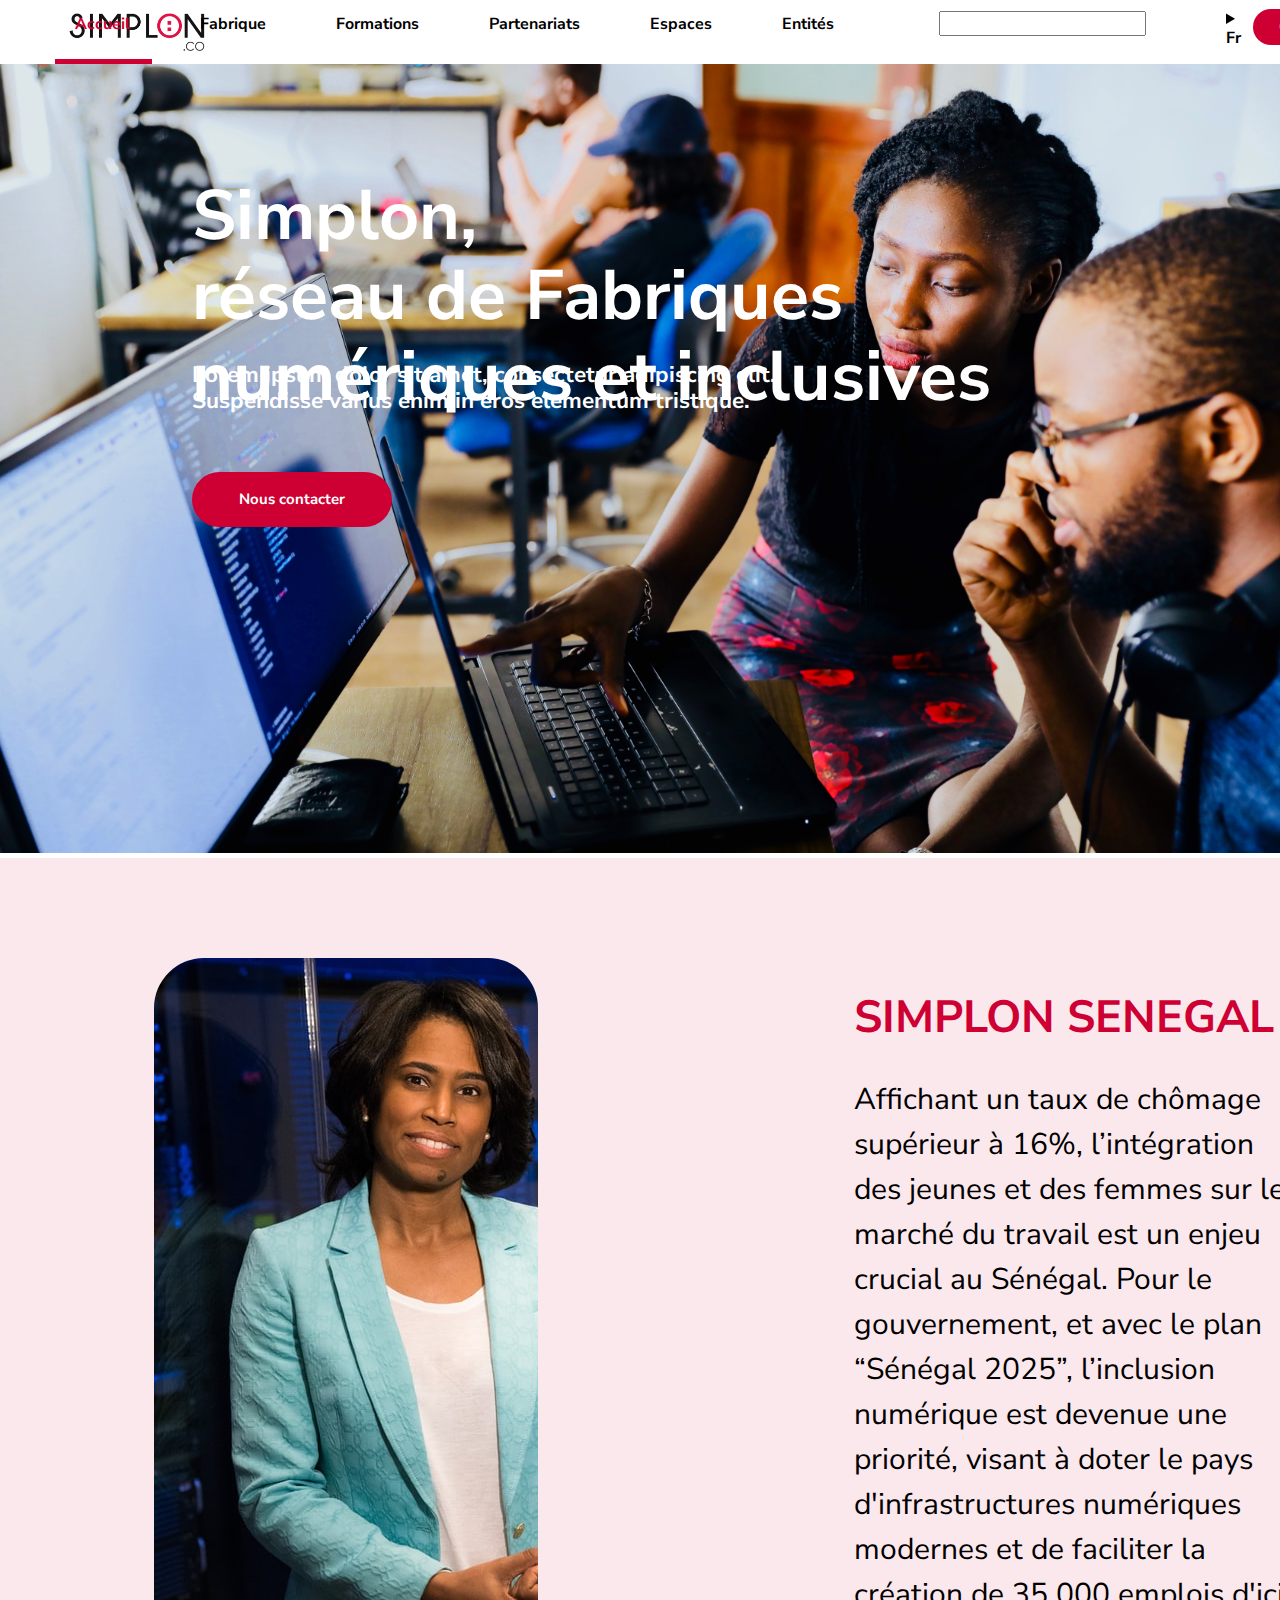
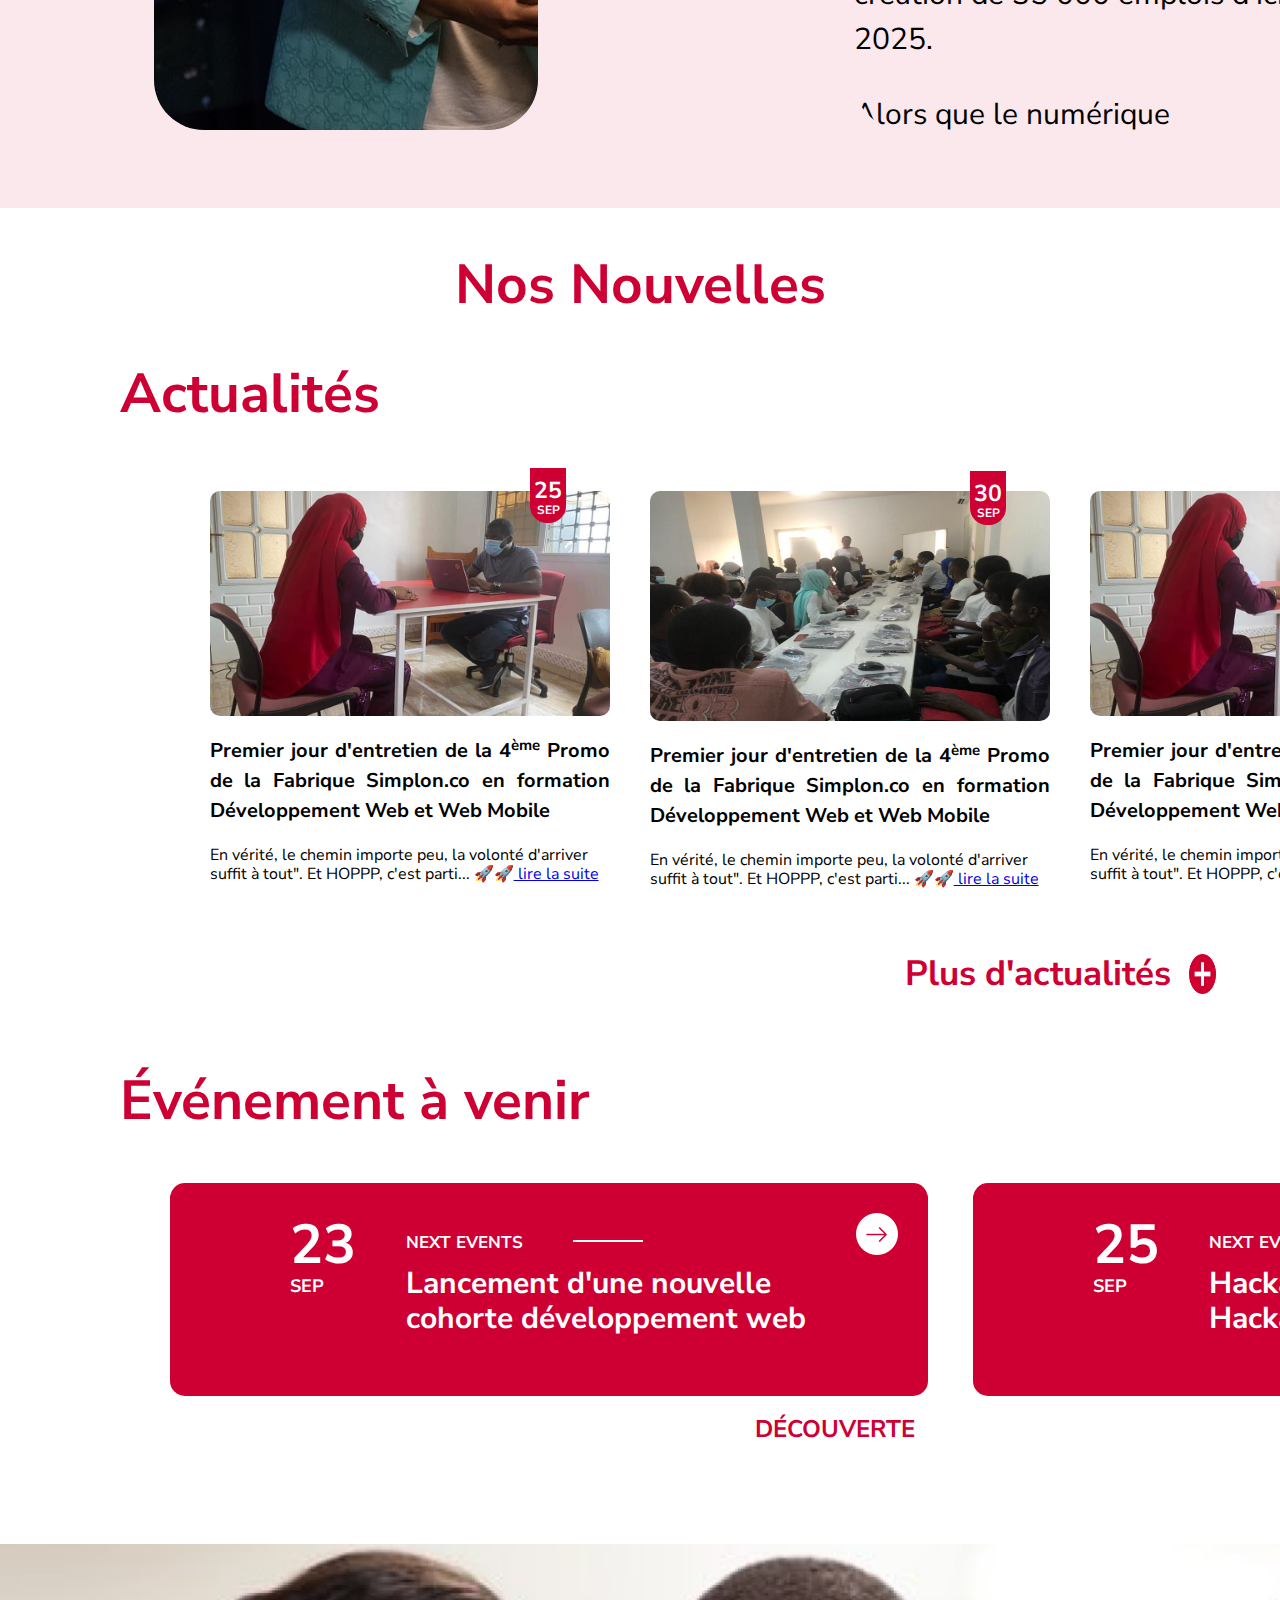
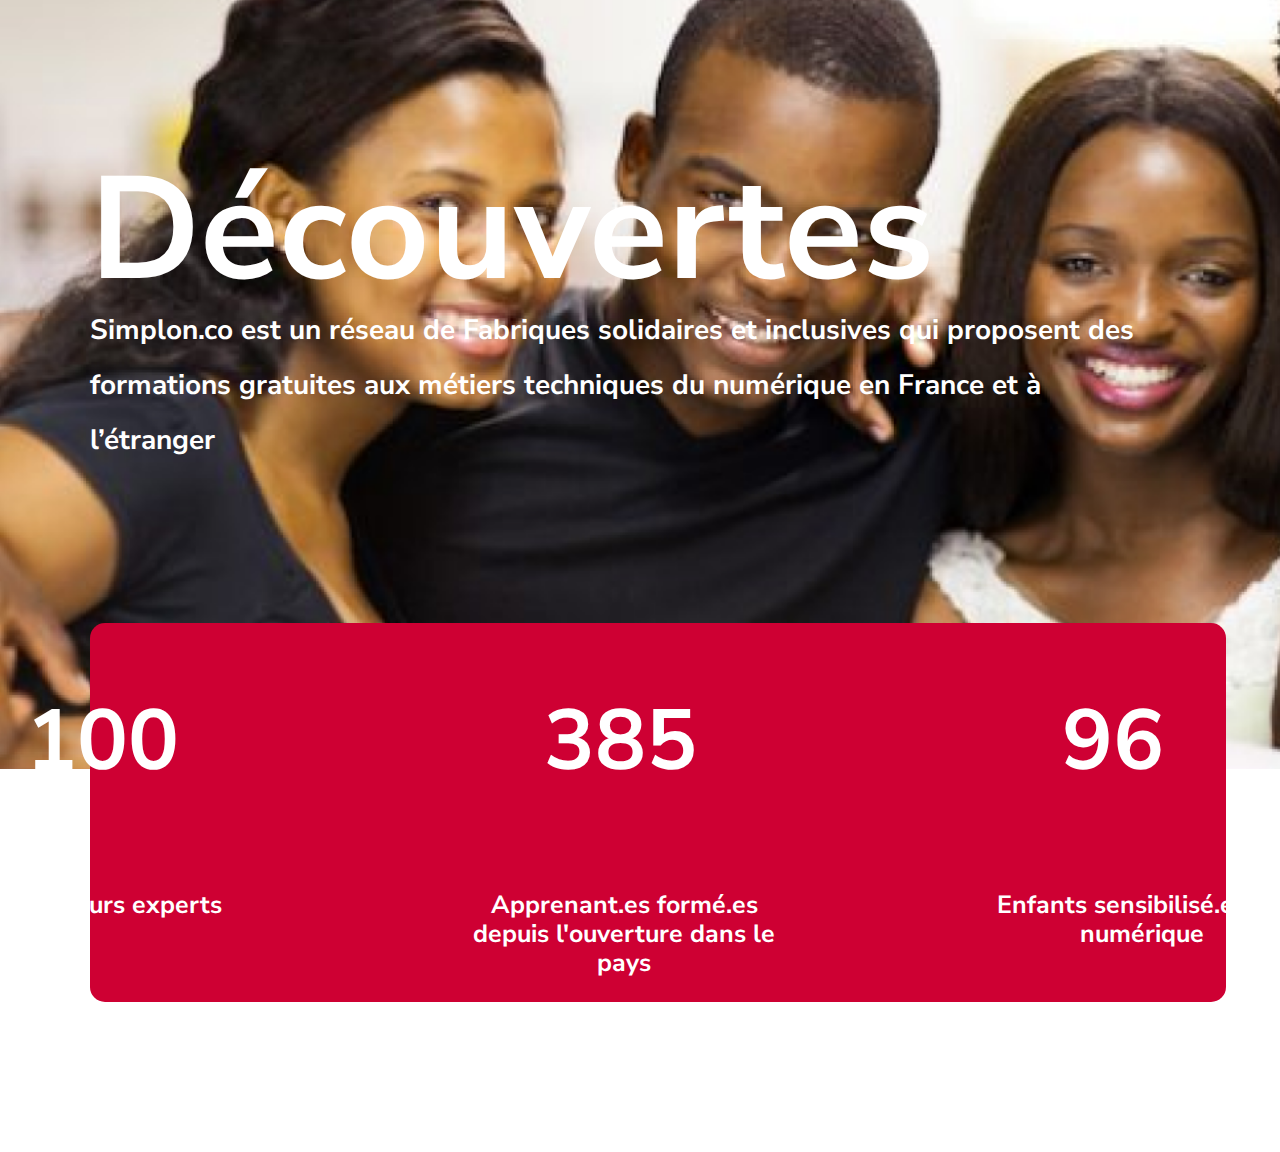
==== commit 2e498d9f: "changement de l'url du fichier javaScript" ====
--- a/index.html
+++ b/index.html
@@ -4,11 +4,9 @@
     <meta charset="UTF-8">
     <meta http-equiv="X-UA-Compatible" content="IE=edge">
     <meta name="viewport" content="width=device-width, initial-scale=1.0">
-    <link rel="stylesheet" href="/design/bootstrap.css">
-    <!-- <script src="https://kit.fontawesome.com/yourcode.js" crossorigin="anonymous"></script> -->
-    <script src='/scripts/nav.js' defer></script>
-    <link rel="stylesheet" href="/normal.css">
-    <link rel="stylesheet" href="/design/style.css">
+    <script src='scripts/nav.js' defer></script>
+    <link rel="stylesheet" href="design/normal.css">
+    <link rel="stylesheet" href="design/style.css">
     <title>Accueil</title>
 </head>
 <body>
@@ -16,7 +14,7 @@
         <!-- nav>ul.nav-list -->
         <nav>
             <div class="nav-item-bloc-img">
-                <a href="#"><img class="nav-item-logo" src="/pictures/logo.png" alt="logo de Simplon.co"></a>
+                <a href="#"><img class="nav-item-logo" src="pictures/logo.png" alt="logo de Simplon.co"></a>
             </div>
             <ul class="nav-list">
                 <!-- li.nav-item*5>a -->
@@ -38,14 +36,14 @@
             <span class="nav-indicator"></span>
         </nav>
         <div class="image-accueil">
-            <img class="img-accueil" src="/pictures/img-accueil.jpg" alt="">
+            <img class="img-accueil" src="pictures/img-accueil.jpg" alt="">
             <h1>Simplon, <br>réseau de Fabriques<br>numériques et inclusives</h1>
             <h2>Lorem ipsum dolor sit amet, consectetur adipiscing elit.<br>Suspendisse varius enim in eros elementum tristique.</h2>
             <button class="button-accueil">Nous contacter</button>
         </div>
         <div class="after-nav">
             <div class="img-directrice-ctrl">
-                <img class="img-directrice" src="/pictures/imagessec2.jpeg" alt="Image de la directrice de Simplon.co">
+                <img class="img-directrice" src="pictures/imagessec2.jpeg" alt="Image de la directrice de Simplon.co">
             </div>
             <div class="text-directrice-ctrl">
                 <h2>SIMPLON SENEGAL</h2>
@@ -63,9 +61,9 @@
             <div class="bloc-mere-line-1">
                 <div>
                     <figure>
-                        <img src="/pictures/img1-actualite.jpg" alt="Image de l'un des entretiens de la promo 4 de Simplon.co">
-                        <div class="etiquette">
-                            <img src="/pictures/col.png" alt="Image d'étiquette">
+                        <img src="pictures/img1-actualite.jpg" alt="Image de l'un des entretiens de la promo 4 de Simplon.co">
+                        <div class="etiquette">
+                            <img src="pictures/col.png" alt="Image d'étiquette">
                             <time datetime="2021-09-25 13:23:58"><span class="hour">25</span><br><span class="first-month"> SEP</span></time>
                             
 
@@ -78,9 +76,9 @@
 
                 <div>
                     <figure>
-                        <img class="image-2" src="/pictures/actualie2.jpeg" alt="Image de l'un des entretiens de la promo 4 de Simplon.co">
-                        <div class="etiquette">
-                            <img src="/pictures/col.png" alt="Image d'étiquette">
+                        <img class="image-2" src="pictures/actualie2.jpeg" alt="Image de l'un des entretiens de la promo 4 de Simplon.co">
+                        <div class="etiquette">
+                            <img src="pictures/col.png" alt="Image d'étiquette">
                             <time datetime="2021-09-30 13:23:58"><span class="hour">30</span><br><span class="first-month"> SEP</span></time>
                             
 
@@ -93,9 +91,9 @@
 
                 <div>
                     <figure>
-                        <img src="/pictures/img1-actualite.jpg" alt="Image de l'un des entretiens de la promo 4 de Simplon.co">
-                        <div class="etiquette">
-                            <img src="/pictures/col.png" alt="Image d'étiquette">
+                        <img src="pictures/img1-actualite.jpg" alt="Image de l'un des entretiens de la promo 4 de Simplon.co">
+                        <div class="etiquette">
+                            <img src="pictures/col.png" alt="Image d'étiquette">
                             <time datetime="2021-12-23 13:23:58"><span class="hour">22</span><br><span class="first-month"> DEC</span></time>
                             
 
@@ -107,9 +105,9 @@
                 </div>
                 <div>
                     <figure>
-                        <img src="/pictures/img1-actualite.jpg" alt="Image de l'un des entretiens de la promo 4 de Simplon.co">
-                        <div class="etiquette">
-                            <img src="/pictures/col.png" alt="Image d'étiquette">
+                        <img src="pictures/img1-actualite.jpg" alt="Image de l'un des entretiens de la promo 4 de Simplon.co">
+                        <div class="etiquette">
+                            <img src="pictures/col.png" alt="Image d'étiquette">
                             <time datetime="2022-12-23 13:23:58"><span class="hour">12</span><br><span class="first-month"> JAN</span></time>
                             
 
@@ -121,7 +119,7 @@
                 </div>
             </div>
                     <span class="voir-plus">Plus d'actualités &nbsp;
-                        <img usemap="#redirection-picture-1" src="/pictures/plus.png" alt="Image cliquable pour voir plus d'actualités">
+                        <img usemap="#redirection-picture-1" src="pictures/plus.png" alt="Image cliquable pour voir plus d'actualités">
                         <map name="redirection-picture-1">
                         <area href="https://validator.w3.org/" shape="circle" coords="1,1,50" target="_blank" alt="Lien du site de validation de site web">
                         </map>
@@ -140,7 +138,7 @@
                         </div>
                     </div>
                     <div class="event-details">
-                        <img usemap="#redirection-picture-2" src="/pictures/right-arrow.png.png" alt="Image cliquable pour voir plus d'événement">
+                        <img usemap="#redirection-picture-2" src="pictures/right-arrow.png.png" alt="Image cliquable pour voir plus d'événement">
                         <map name="redirection-picture-2">
                         <area href="https://developer.mozilla.org/fr/docs/Web/HTML" shape="circle" coords="1,1,50" target="_blank" alt="Lien du site mozilla">
                         </map>
@@ -157,7 +155,7 @@
                         </div>
                     </div>
                     <div class="event-details">
-                        <img usemap="#redirection-picture-3" src="/pictures/right-arrow.png.png" alt="Image cliquable pour voir plus d'événement">
+                        <img usemap="#redirection-picture-3" src="pictures/right-arrow.png.png" alt="Image cliquable pour voir plus d'événement">
                         <map name="redirection-picture-3">
                         <area href="https://developer.mozilla.org/fr/docs/Web/HTML" shape="circle" coords="1,1,50" target="_blank" alt="Lien du site mozilla">
                         </map>
@@ -171,7 +169,7 @@
             <h2>DÉCOUVERTE</h2>
 
             <div class="image-decouverte">
-                <img class="img-decouverte" src="/pictures/image2.png" alt="">
+                <img class="img-decouverte" src="pictures/image2.png" alt="">
                 <h2>Découvertes</h2>
                 <h3>Simplon.co est un réseau de Fabriques solidaires et inclusives qui proposent des formations gratuites aux métiers techniques du numérique en France et à l’étranger </h3>
             </div>
@@ -199,4 +197,4 @@
         </section>
     </main>
 </body>
-</html>+</html>
--- a/design/normal.css
+++ b/design/normal.css
@@ -0,0 +1,350 @@
+/*! normalize.css v8.0.1 | MIT License | github.com/necolas/normalize.css */
+
+/* Document
+   ========================================================================== */
+
+/**
+ * 1. Correct the line height in all browsers.
+ * 2. Prevent adjustments of font size after orientation changes in iOS.
+ */
+
+ html {
+    line-height: 1.15; /* 1 */
+    -webkit-text-size-adjust: 100%; /* 2 */
+  }
+  
+  /* Sections
+     ========================================================================== */
+  
+  /**
+   * Remove the margin in all browsers.
+   */
+  
+  body {
+    margin: 0;
+  }
+  
+  /**
+   * Render the `main` element consistently in IE.
+   */
+  
+  main {
+    display: block;
+  }
+  
+  /**
+   * Correct the font size and margin on `h1` elements within `section` and
+   * `article` contexts in Chrome, Firefox, and Safari.
+   */
+  
+  h1 {
+    font-size: 2em;
+    margin: 0.67em 0;
+  }
+  
+  /* Grouping content
+     ========================================================================== */
+  
+  /**
+   * 1. Add the correct box sizing in Firefox.
+   * 2. Show the overflow in Edge and IE.
+   */
+  
+  hr {
+    box-sizing: content-box; /* 1 */
+    height: 0; /* 1 */
+    overflow: visible; /* 2 */
+  }
+  
+  /**
+   * 1. Correct the inheritance and scaling of font size in all browsers.
+   * 2. Correct the odd `em` font sizing in all browsers.
+   */
+  
+  pre {
+    font-family: monospace, monospace; /* 1 */
+    font-size: 1em; /* 2 */
+  }
+  
+  /* Text-level semantics
+     ========================================================================== */
+  
+  /**
+   * Remove the gray background on active links in IE 10.
+   */
+  
+  a {
+    background-color: transparent;
+  }
+  
+  /**
+   * 1. Remove the bottom border in Chrome 57-
+   * 2. Add the correct text decoration in Chrome, Edge, IE, Opera, and Safari.
+   */
+  
+  abbr[title] {
+    border-bottom: none; /* 1 */
+    text-decoration: underline; /* 2 */
+    text-decoration: underline dotted; /* 2 */
+  }
+  
+  /**
+   * Add the correct font weight in Chrome, Edge, and Safari.
+   */
+  
+  b,
+  strong {
+    font-weight: bolder;
+  }
+  
+  /**
+   * 1. Correct the inheritance and scaling of font size in all browsers.
+   * 2. Correct the odd `em` font sizing in all browsers.
+   */
+  
+  code,
+  kbd,
+  samp {
+    font-family: monospace, monospace; /* 1 */
+    font-size: 1em; /* 2 */
+  }
+  
+  /**
+   * Add the correct font size in all browsers.
+   */
+  
+  small {
+    font-size: 80%;
+  }
+  
+  /**
+   * Prevent `sub` and `sup` elements from affecting the line height in
+   * all browsers.
+   */
+  
+  sub,
+  sup {
+    font-size: 75%;
+    line-height: 0;
+    position: relative;
+    vertical-align: baseline;
+  }
+  
+  sub {
+    bottom: -0.25em;
+  }
+  
+  sup {
+    top: -0.5em;
+  }
+  
+  /* Embedded content
+     ========================================================================== */
+  
+  /**
+   * Remove the border on images inside links in IE 10.
+   */
+  
+  img {
+    border-style: none;
+  }
+  
+  /* Forms
+     ========================================================================== */
+  
+  /**
+   * 1. Change the font styles in all browsers.
+   * 2. Remove the margin in Firefox and Safari.
+   */
+  
+  button,
+  input,
+  optgroup,
+  select,
+  textarea {
+    font-family: inherit; /* 1 */
+    font-size: 100%; /* 1 */
+    line-height: 1.15; /* 1 */
+    margin: 0; /* 2 */
+  }
+  
+  /**
+   * Show the overflow in IE.
+   * 1. Show the overflow in Edge.
+   */
+  
+  button,
+  input { /* 1 */
+    overflow: visible;
+  }
+  
+  /**
+   * Remove the inheritance of text transform in Edge, Firefox, and IE.
+   * 1. Remove the inheritance of text transform in Firefox.
+   */
+  
+  button,
+  select { /* 1 */
+    text-transform: none;
+  }
+  
+  /**
+   * Correct the inability to style clickable types in iOS and Safari.
+   */
+  
+  button,
+  [type="button"],
+  [type="reset"],
+  [type="submit"] {
+    -webkit-appearance: button;
+  }
+  
+  /**
+   * Remove the inner border and padding in Firefox.
+   */
+  
+  button::-moz-focus-inner,
+  [type="button"]::-moz-focus-inner,
+  [type="reset"]::-moz-focus-inner,
+  [type="submit"]::-moz-focus-inner {
+    border-style: none;
+    padding: 0;
+  }
+  
+  /**
+   * Restore the focus styles unset by the previous rule.
+   */
+  
+  button:-moz-focusring,
+  [type="button"]:-moz-focusring,
+  [type="reset"]:-moz-focusring,
+  [type="submit"]:-moz-focusring {
+    outline: 1px dotted ButtonText;
+  }
+  
+  /**
+   * Correct the padding in Firefox.
+   */
+  
+  fieldset {
+    padding: 0.35em 0.75em 0.625em;
+  }
+  
+  /**
+   * 1. Correct the text wrapping in Edge and IE.
+   * 2. Correct the color inheritance from `fieldset` elements in IE.
+   * 3. Remove the padding so developers are not caught out when they zero out
+   *    `fieldset` elements in all browsers.
+   */
+  
+  legend {
+    box-sizing: border-box; /* 1 */
+    color: inherit; /* 2 */
+    display: table; /* 1 */
+    max-width: 100%; /* 1 */
+    padding: 0; /* 3 */
+    white-space: normal; /* 1 */
+  }
+  
+  /**
+   * Add the correct vertical alignment in Chrome, Firefox, and Opera.
+   */
+  
+  progress {
+    vertical-align: baseline;
+  }
+  
+  /**
+   * Remove the default vertical scrollbar in IE 10+.
+   */
+  
+  textarea {
+    overflow: auto;
+  }
+  
+  /**
+   * 1. Add the correct box sizing in IE 10.
+   * 2. Remove the padding in IE 10.
+   */
+  
+  [type="checkbox"],
+  [type="radio"] {
+    box-sizing: border-box; /* 1 */
+    padding: 0; /* 2 */
+  }
+  
+  /**
+   * Correct the cursor style of increment and decrement buttons in Chrome.
+   */
+  
+  [type="number"]::-webkit-inner-spin-button,
+  [type="number"]::-webkit-outer-spin-button {
+    height: auto;
+  }
+  
+  /**
+   * 1. Correct the odd appearance in Chrome and Safari.
+   * 2. Correct the outline style in Safari.
+   */
+  
+  [type="search"] {
+    -webkit-appearance: textfield; /* 1 */
+    outline-offset: -2px; /* 2 */
+  }
+  
+  /**
+   * Remove the inner padding in Chrome and Safari on macOS.
+   */
+  
+  [type="search"]::-webkit-search-decoration {
+    -webkit-appearance: none;
+  }
+  
+  /**
+   * 1. Correct the inability to style clickable types in iOS and Safari.
+   * 2. Change font properties to `inherit` in Safari.
+   */
+  
+  ::-webkit-file-upload-button {
+    -webkit-appearance: button; /* 1 */
+    font: inherit; /* 2 */
+  }
+  
+  /* Interactive
+     ========================================================================== */
+  
+  /*
+   * Add the correct display in Edge, IE 10+, and Firefox.
+   */
+  
+  details {
+    display: block;
+  }
+  
+  /*
+   * Add the correct display in all browsers.
+   */
+  
+  summary {
+    display: list-item;
+  }
+  
+  /* Misc
+     ========================================================================== */
+  
+  /**
+   * Add the correct display in IE 10+.
+   */
+  
+  template {
+    display: none;
+  }
+  
+  /**
+   * Add the correct display in IE 10.
+   */
+  
+  [hidden] {
+    display: none;
+  }
+  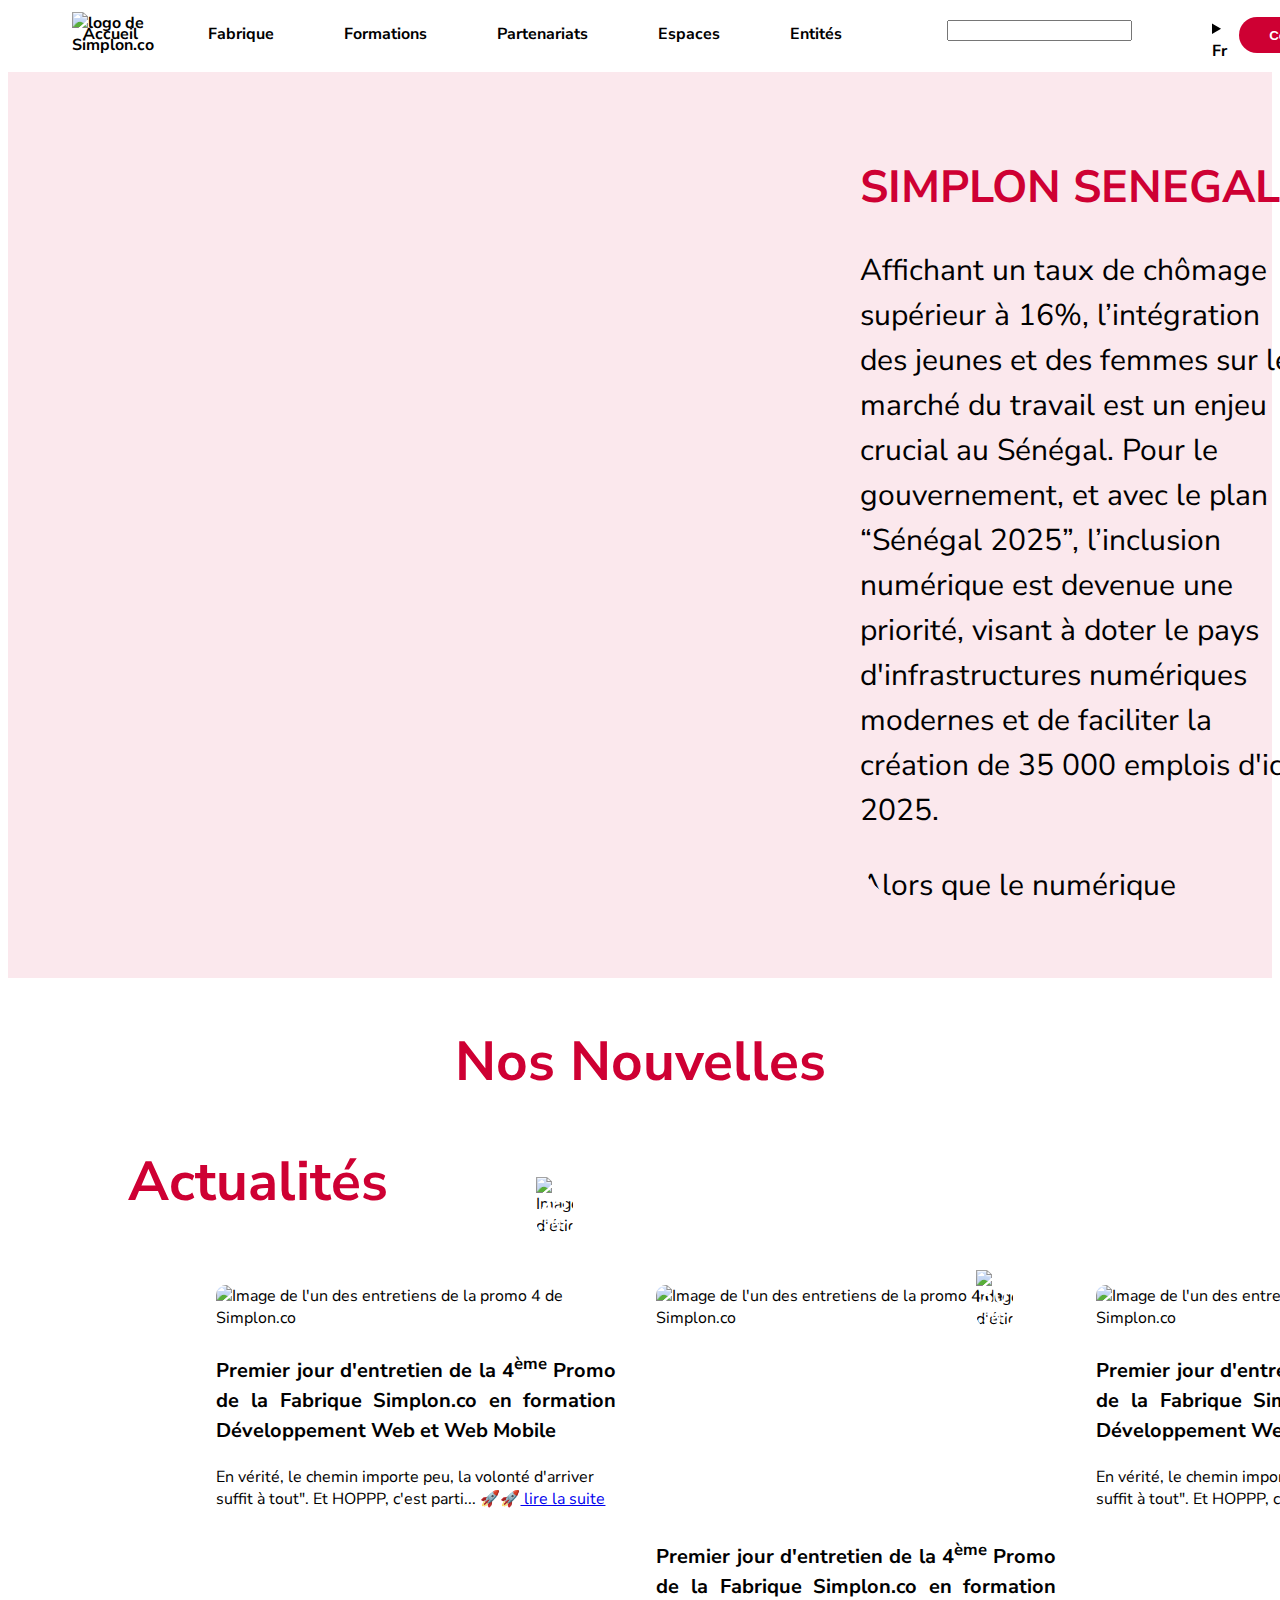
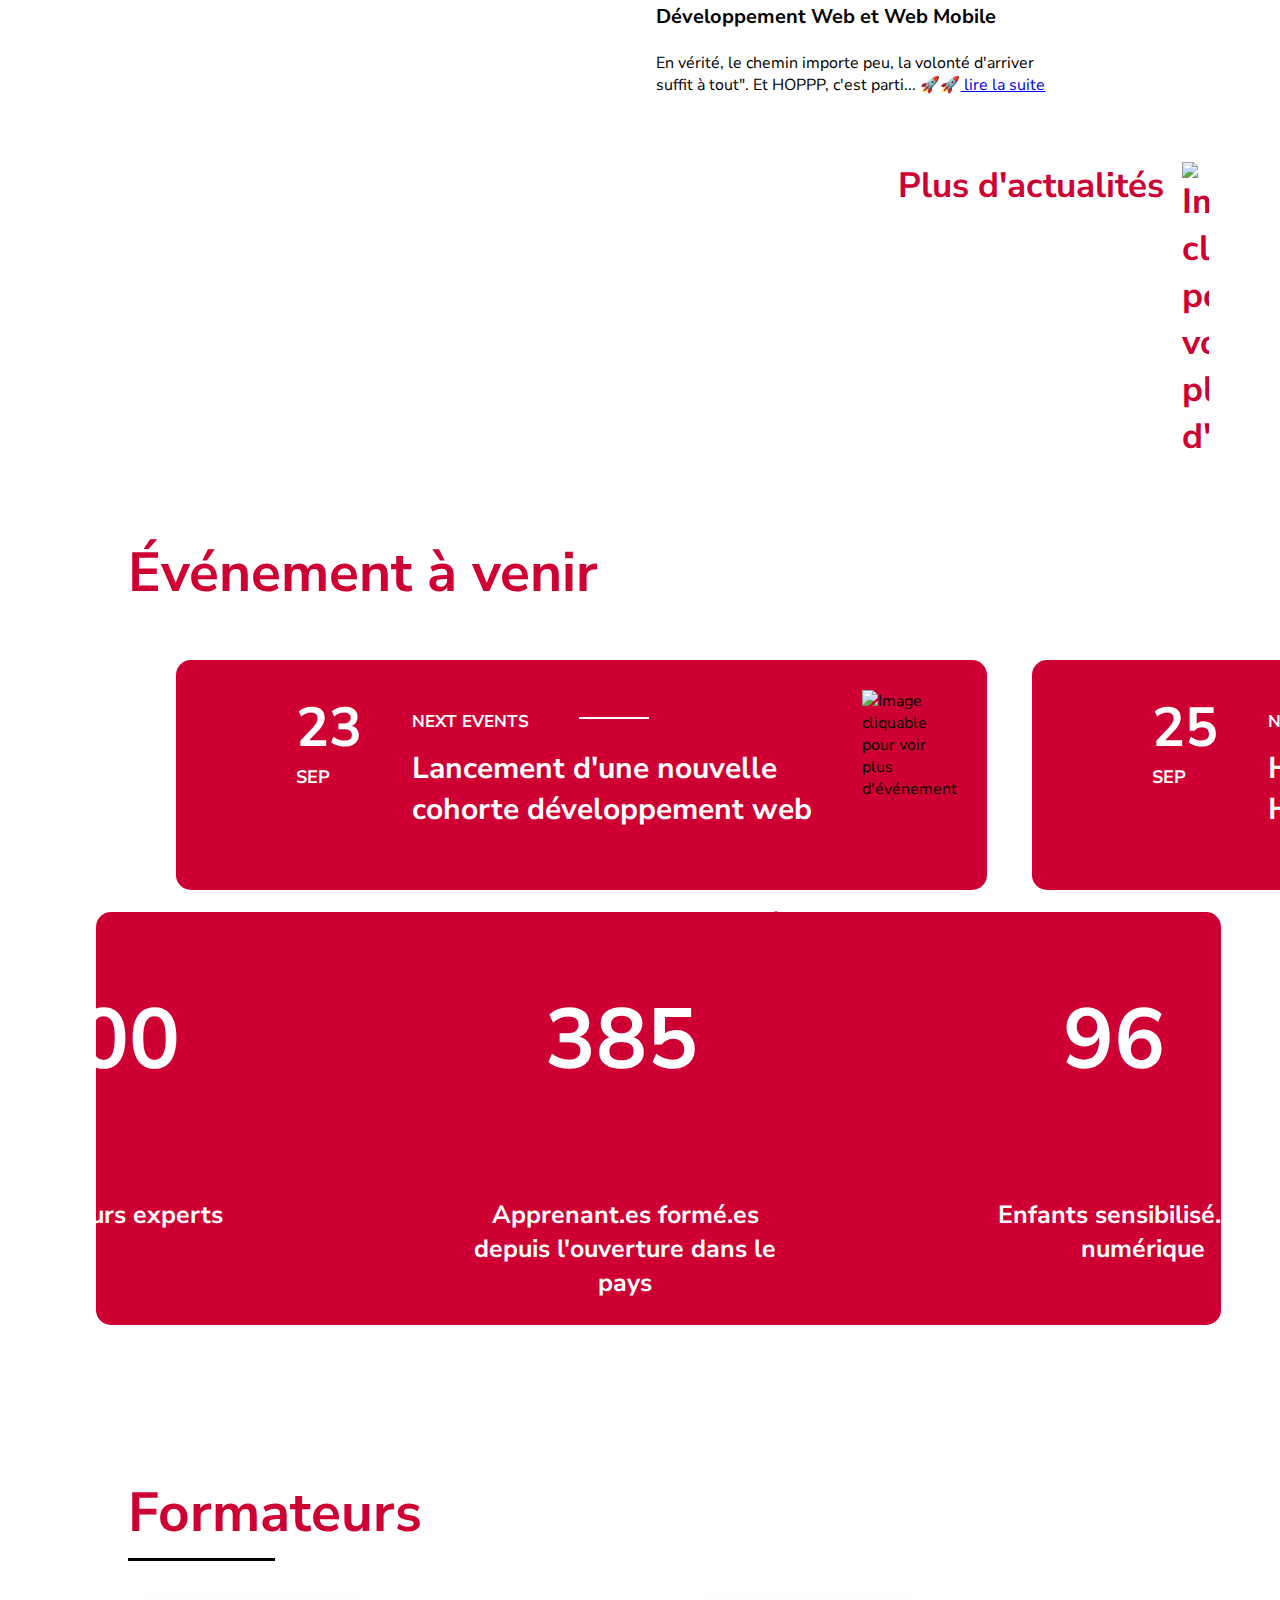
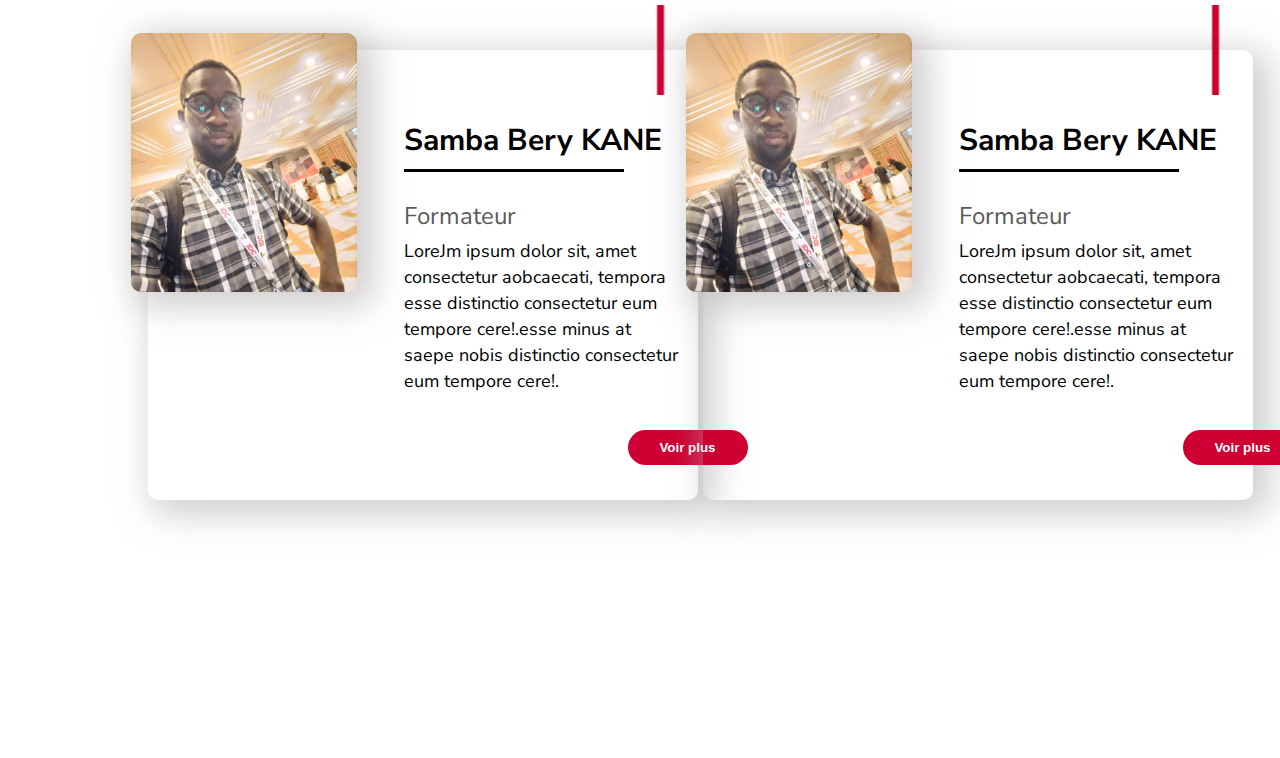
==== commit 01c4bea4: "Ajout des premières cartes avec des photos de la partie découverte" ====
--- a/index.html
+++ b/index.html
@@ -193,6 +193,69 @@
                     <p>Enfants sensibilisé.e.s au numérique</p>
                 </article>
             </div>
+                <span class="titre-dans-decouverte">Formateurs</span>
+                
+            <div class="formateurs-line">
+                <div class="premiere-carte">
+                    <div class="partie-gauche">
+                        <!-- image -->
+                        <img src="pictures/photo-samba.jpeg" alt="Photo de samba, l'un des formateurs chez Simplon">
+                    </div>
+                    <div class="partie-droite">
+                        <div class="barre-verticale">
+                            <img src="pictures/line.png" alt="Image d'une barre verticale">
+
+                        </div>
+
+                        <div class="texte-de-presentation">
+                            <h2>Samba Bery KANE</h2>
+
+                            <span class="son-poste">Formateur</span>
+
+                            <p>LoreJm ipsum dolor sit, amet consectetur aobcaecati, tempora esse distinctio consectetur eum tempore cere!.esse minus at<br/> saepe nobis distinctio consectetur eum tempore cere!.</p>
+
+                        </div>
+
+                        <div class="button-voir-plus">
+                            <button>Voir plus</button></li>
+                        </div>
+                    </div>
+
+                </div>
+
+
+
+                <!--###################  -->
+
+                <div class="premiere-carte">
+                    <div class="partie-gauche">
+                        <!-- image -->
+                        <img src="pictures/photo-samba.jpeg" alt="Photo de samba, l'un des formateurs chez Simplon">
+                    </div>
+                    <div class="partie-droite">
+                        <div class="barre-verticale">
+                            <img src="pictures/line.png" alt="Image d'une barre verticale">
+
+                        </div>
+
+                        <div class="texte-de-presentation">
+                            <h2>Samba Bery KANE</h2>
+
+                            <span class="son-poste">Formateur</span>
+
+                            <p>LoreJm ipsum dolor sit, amet consectetur aobcaecati, tempora esse distinctio consectetur eum tempore cere!.esse minus at<br/> saepe nobis distinctio consectetur eum tempore cere!.</p>
+
+                        </div>
+
+                        <div class="button-voir-plus">
+                            <button>Voir plus</button></li>
+                        </div>
+                    </div>
+
+                </div>
+                <!-- ############### -->
+
+            </div>
 
         </section>
     </main>
--- a/design/style.css
+++ b/design/style.css
@@ -6,6 +6,7 @@
     font-family: 'Nunito Sans', sans-serif;
     /* overflow: hidden;
     overflow-x: scroll; */
+    overflow-x: hidden;
 }
 
 nav {
@@ -467,3 +468,162 @@
     text-align: center;
 }
 
+
+section span.titre-dans-decouverte {
+    position: relative;
+    margin-left: 120px;
+    margin-top: 120px;
+    font-weight: bold;
+    color: #ce0033;
+    font-size: 55px;
+
+}
+
+
+section span.titre-dans-decouverte::after {
+    content: "";
+    position: absolute;
+    bottom: -11px;
+    background-color: black;
+    height: 3px;
+    width: 50%;
+    left: 0;
+
+}
+
+section .formateurs-line {
+    display: flex;
+    flex-direction: row;
+    justify-content: space-around;
+    /* width: 100%;
+    height: 700px; */
+
+    margin: 100%;
+    margin-left: 120px;
+    margin-right: 0px;
+    margin-top: 0px;
+    margin-bottom: 0px;
+    height: 800px;
+    padding-left: 17px;
+    padding-right: 17px;
+}
+
+section .formateurs-line .premiere-carte {
+    display: flex;
+    flex-direction: row;
+    justify-content: space-around;
+    position: relative;
+    border-radius: 10px;
+
+    box-shadow: 10px 8px 34px 6px rgba(185, 181, 181, 0.685);
+
+
+    margin: 100%;
+    margin-left: 0px;
+    margin-right: 0px;
+    margin-top: 100px;
+    margin-bottom: 0px;
+    width: 550px;
+    height: 450px;
+}
+
+
+
+section .formateurs-line .premiere-carte .partie-gauche {
+
+    position: absolute;
+    overflow: hidden;
+    width: 226px;
+    height: 259px;
+    top: -17px;
+    left: -17px;
+    border-radius: 10px;
+    box-shadow: 10px 8px 34px 6px rgba(185, 181, 181, 0.685);
+
+}
+
+
+
+section .formateurs-line .premiere-carte .partie-gauche img {
+    position: absolute;
+    top: -20px;
+    width: 100%;
+    height: 115%;
+}
+
+section .formateurs-line .premiere-carte .partie-droite img {
+    position: absolute;
+    height: 90px;
+    width: 125px;
+    top: -45px;
+    left: 450px;
+
+
+}
+
+section .formateurs-line .premiere-carte .partie-droite .texte-de-presentation {
+    position: absolute;
+    left: 256px;
+    display: flex;
+    flex-direction: column;
+    justify-content: space-around;
+}
+
+section .formateurs-line .premiere-carte .partie-droite .texte-de-presentation .son-poste {
+    position: absolute;
+    top: 150px;
+    font-size: 24px;
+    opacity: .65;
+
+}
+
+section .formateurs-line .premiere-carte .partie-droite .texte-de-presentation p {
+    position: absolute;
+    font-size: 18px;
+    line-height: 26px;
+    top: 170px;
+    width: 280px;
+
+}
+
+
+section .formateurs-line .premiere-carte .partie-droite .texte-de-presentation h2 {
+    position: relative;
+    width: 100%;
+    top: 45px;
+    color:black;
+    font-size: 30px;
+
+}
+
+section .formateurs-line .premiere-carte .partie-droite .texte-de-presentation h2::after {
+
+    content: "";
+    position: absolute;
+    bottom: -11px;
+    margin-top: 32px;
+    background-color: black;
+    height: 3px;
+    width: 48%;
+    left: 0;
+}
+
+
+section .formateurs-line .premiere-carte .partie-droite .button-voir-plus button {
+    position: absolute;
+    top: 380px;
+    left: 480px;
+    width: 120px;
+    height: 35px;
+    background-color:#ce0033;
+    border: #ce0033;
+    border-radius: 34px;
+    color: white;
+    font-weight: bold;
+}
+
+
+
+
+
+
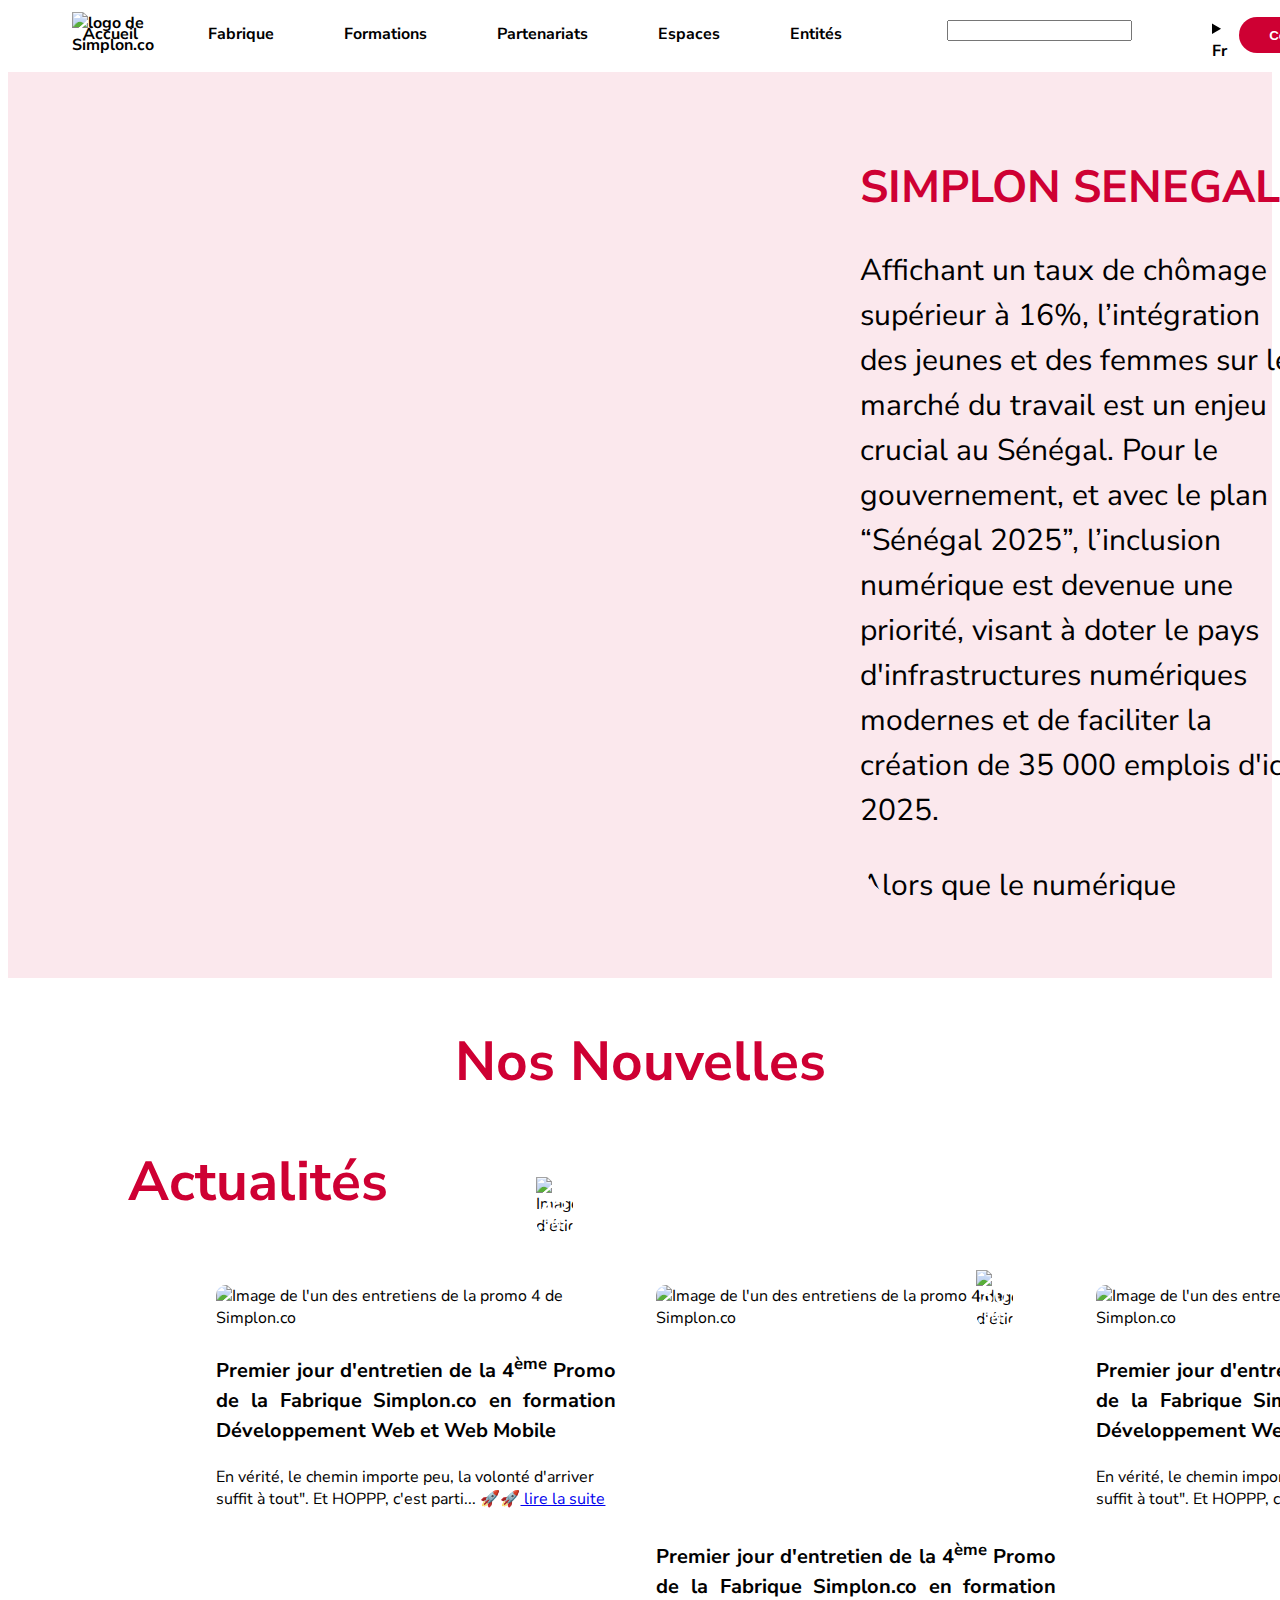
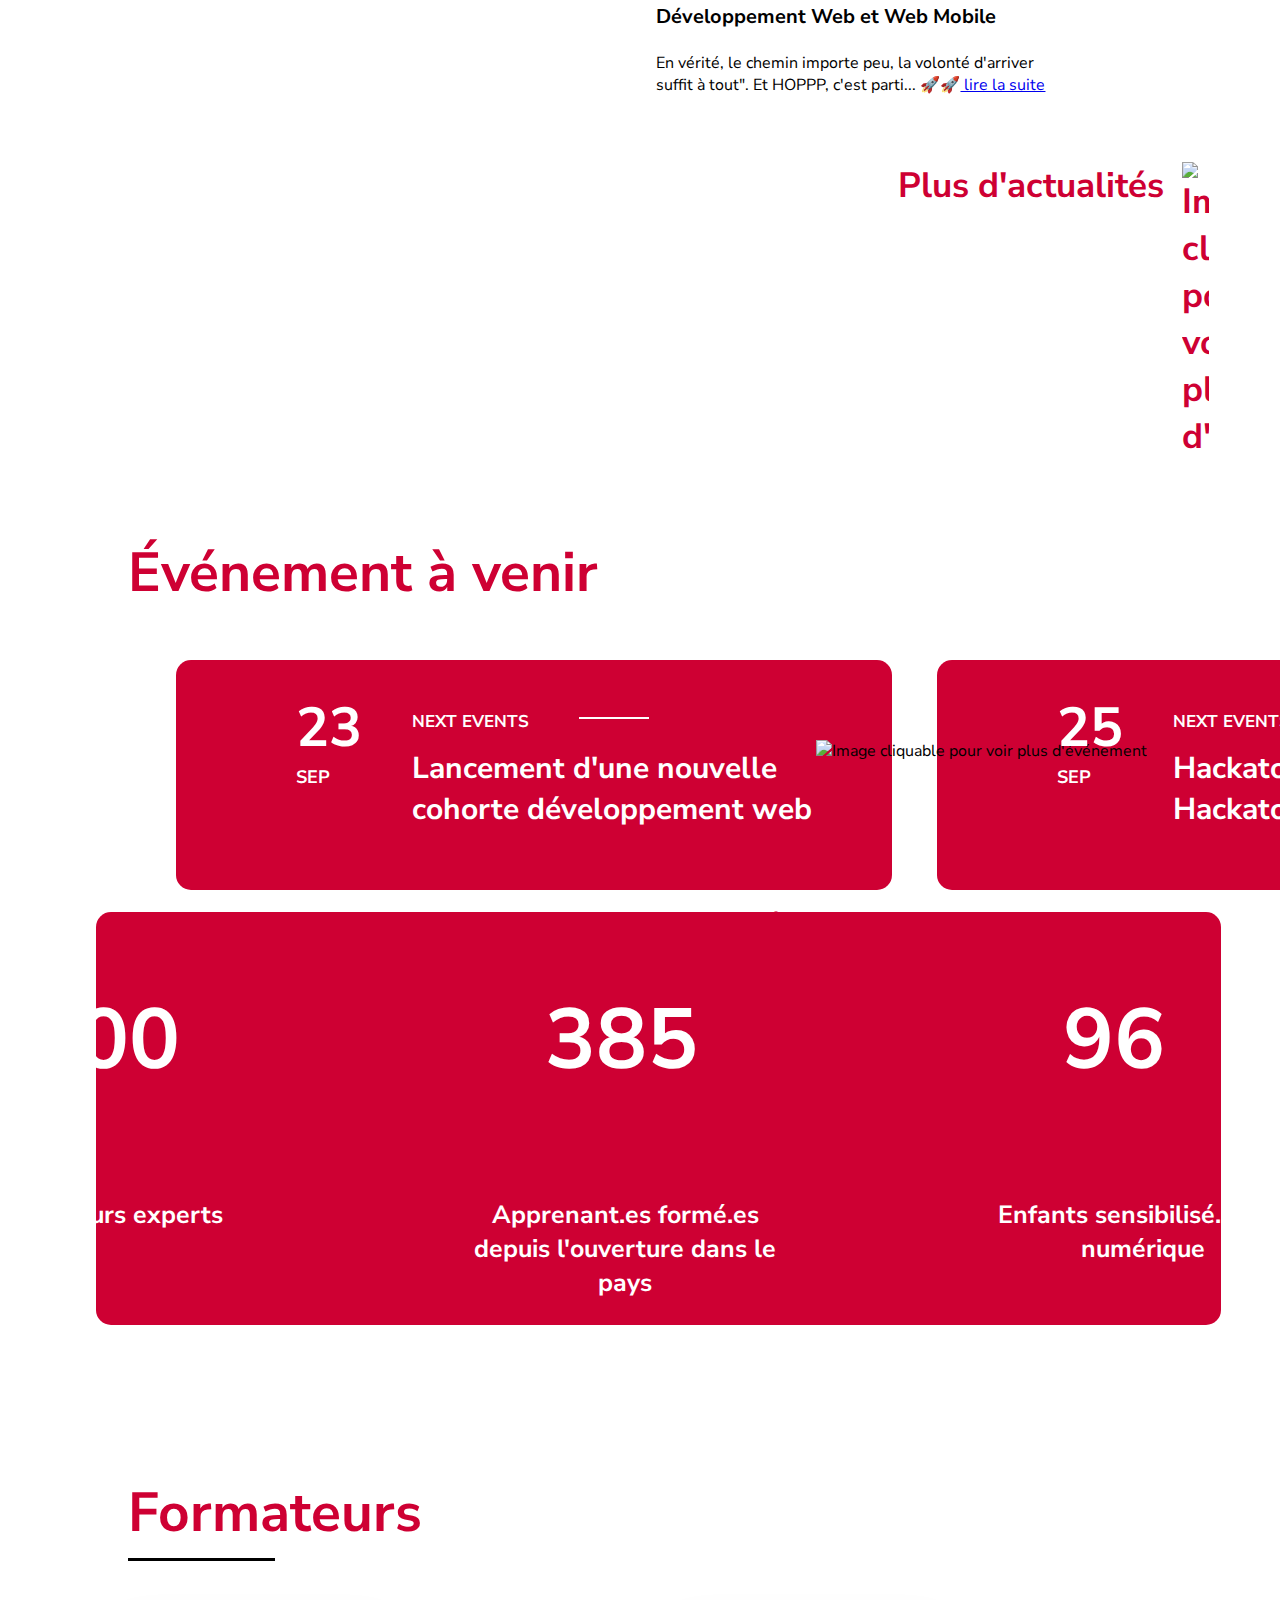
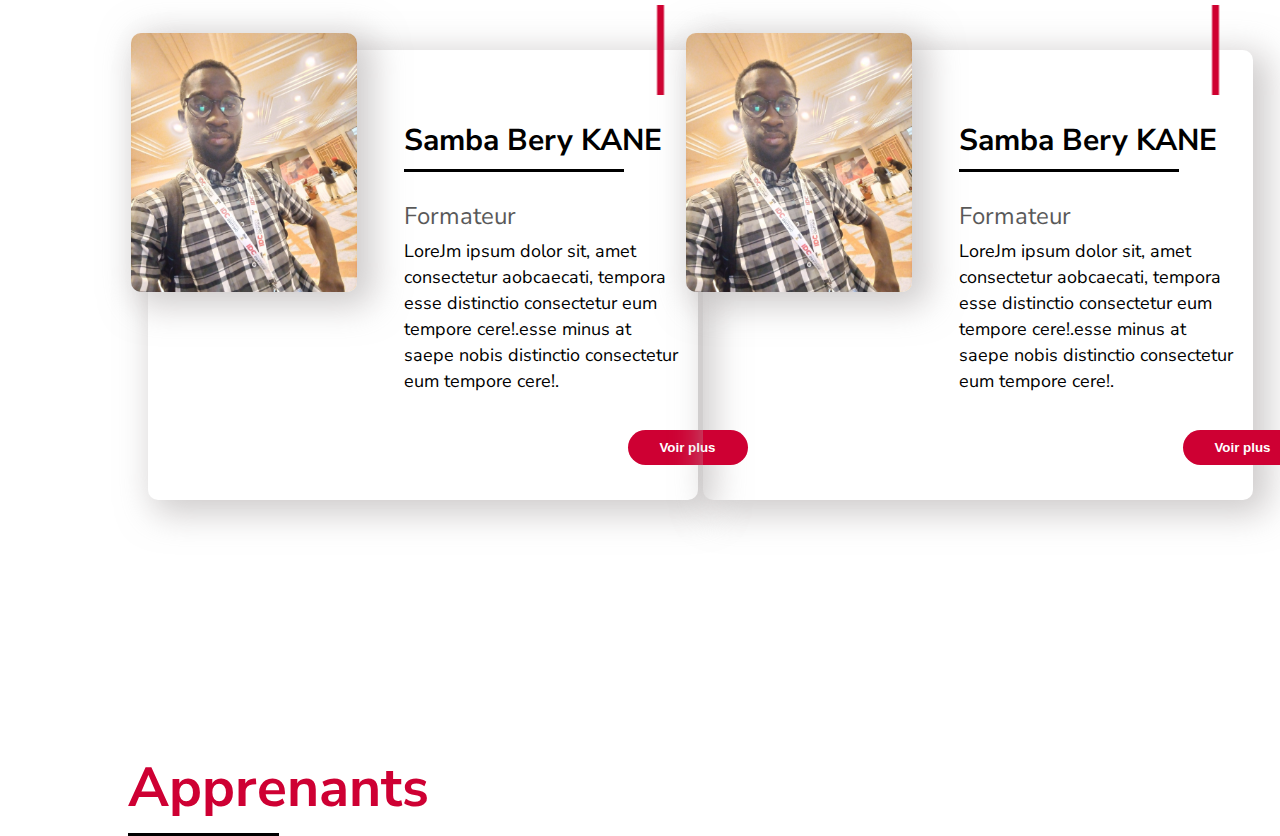
==== commit 61678a5c: "Ajout de code pour centrer la flèche de redirection de la partie Nos Nouvelles" ====
--- a/index.html
+++ b/index.html
@@ -140,7 +140,7 @@
                     <div class="event-details">
                         <img usemap="#redirection-picture-2" src="pictures/right-arrow.png.png" alt="Image cliquable pour voir plus d'événement">
                         <map name="redirection-picture-2">
-                        <area href="https://developer.mozilla.org/fr/docs/Web/HTML" shape="circle" coords="1,1,50" target="_blank" alt="Lien du site mozilla">
+                            <area href="https://developer.mozilla.org/fr/docs/Web/HTML" shape="circle" coords="1,1,50" target="_blank" alt="Lien du site mozilla">
                         </map>
                     </div>
                 </div>
@@ -217,7 +217,7 @@
                         </div>
 
                         <div class="button-voir-plus">
-                            <button>Voir plus</button></li>
+                            <button>Voir plus</button>
                         </div>
                     </div>
 
@@ -248,13 +248,22 @@
                         </div>
 
                         <div class="button-voir-plus">
-                            <button>Voir plus</button></li>
+                            <button>Voir plus</button>
                         </div>
                     </div>
 
                 </div>
                 <!-- ############### -->
 
+            </div>
+
+            <!-- Fin de la première ligne -->
+
+            <span class="titre-dans-decouverte">Apprenants</span>
+
+            <div class="apprenants-line">
+
+                
             </div>
 
         </section>
--- a/design/style.css
+++ b/design/style.css
@@ -383,6 +383,17 @@
     margin-top: 15px;
 }
 
+.bloc-mere-line-1-ext .event-details {
+    position: absolute;
+    margin-left: 640px;
+    margin-top: 50px;
+}
+
+.bloc-mere-line-1-ext .event-details img {
+    width: 120%;
+}
+
+
 /* .bloc-mere-line-1 time .month {
     padding-left: -90px;
 } */
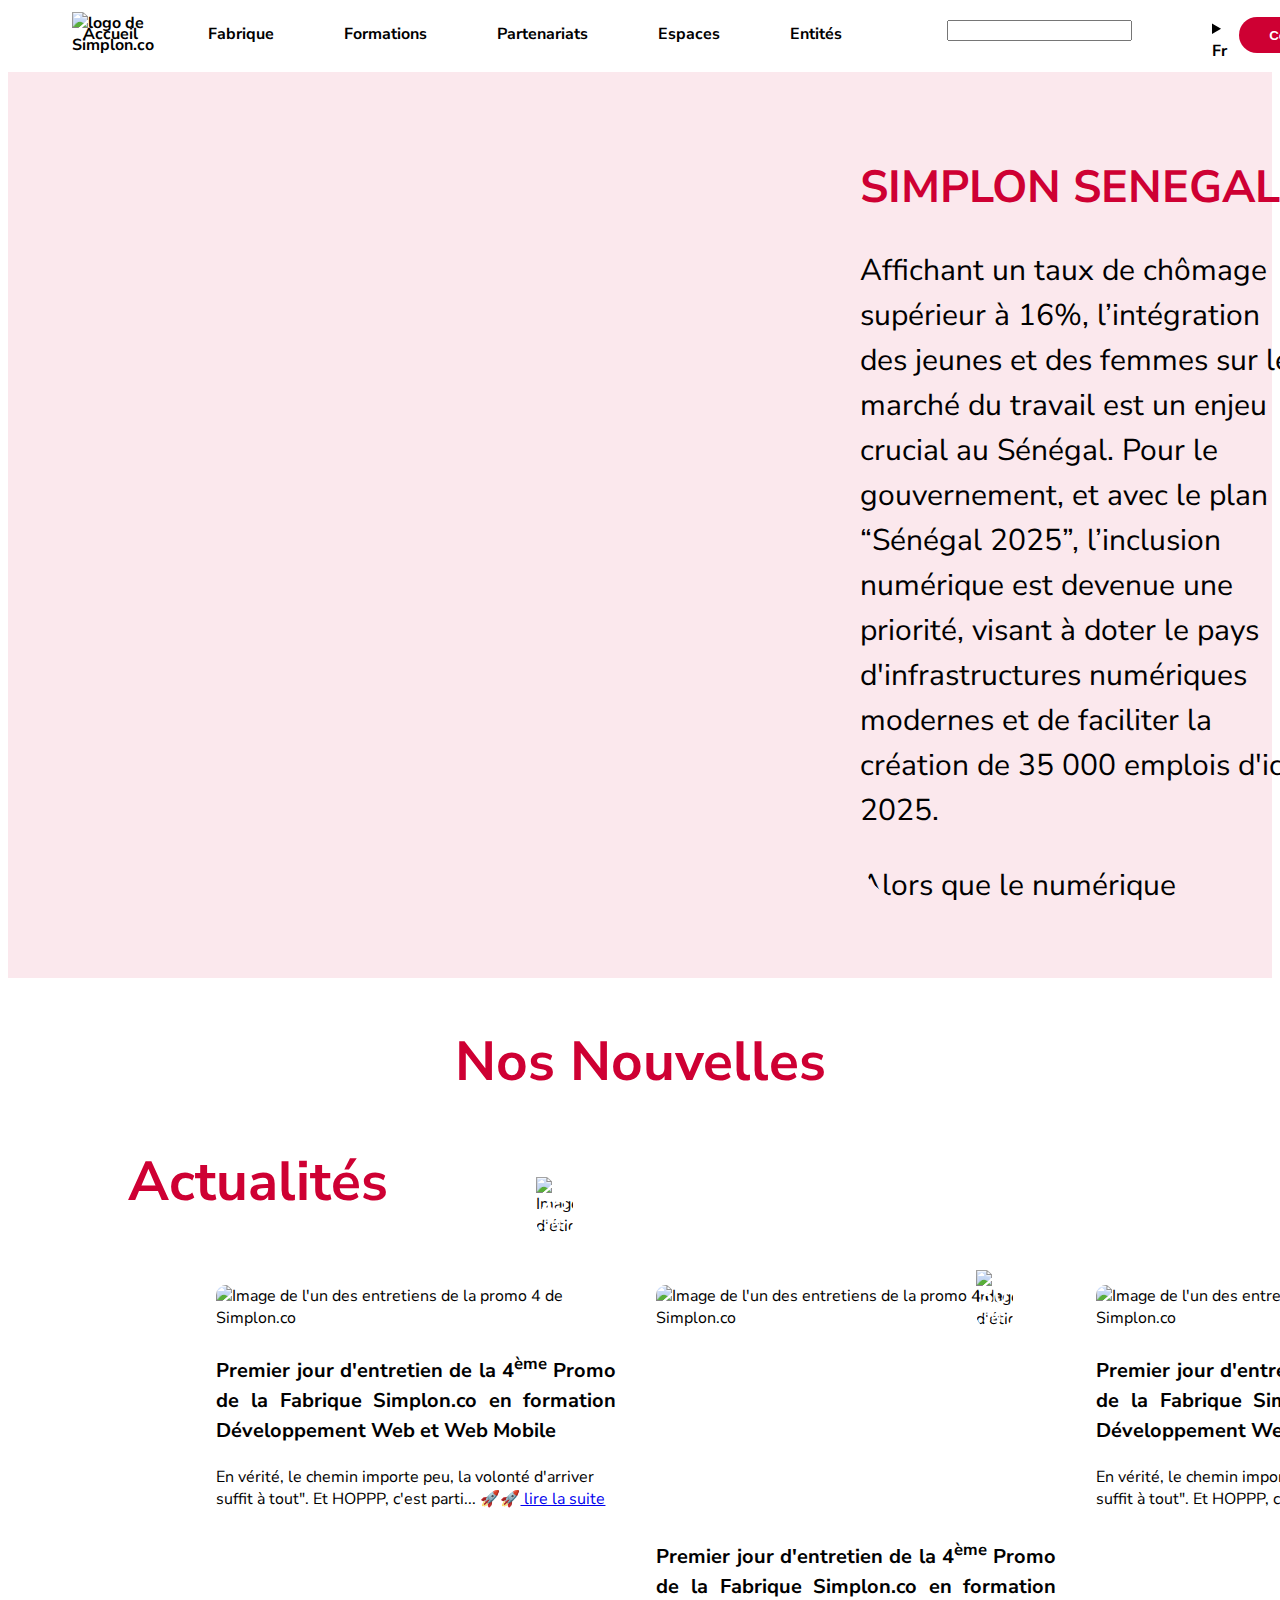
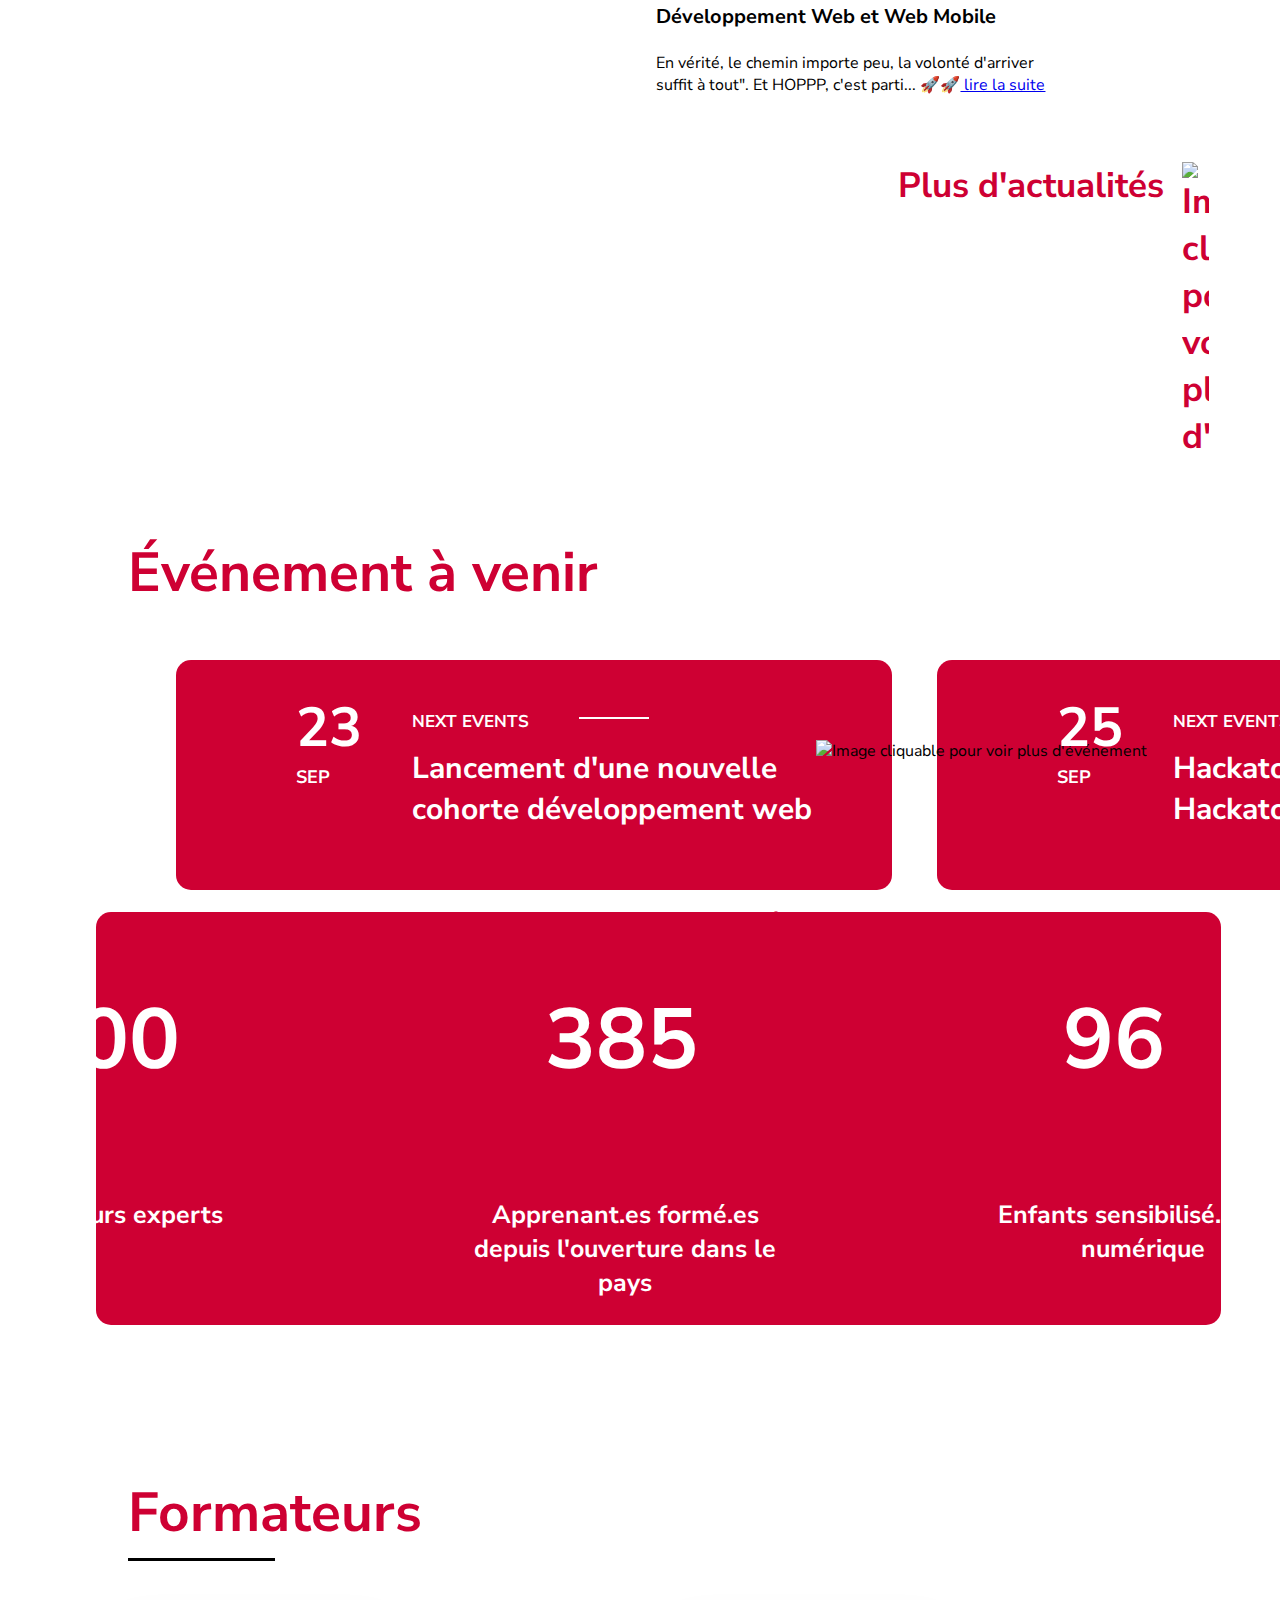
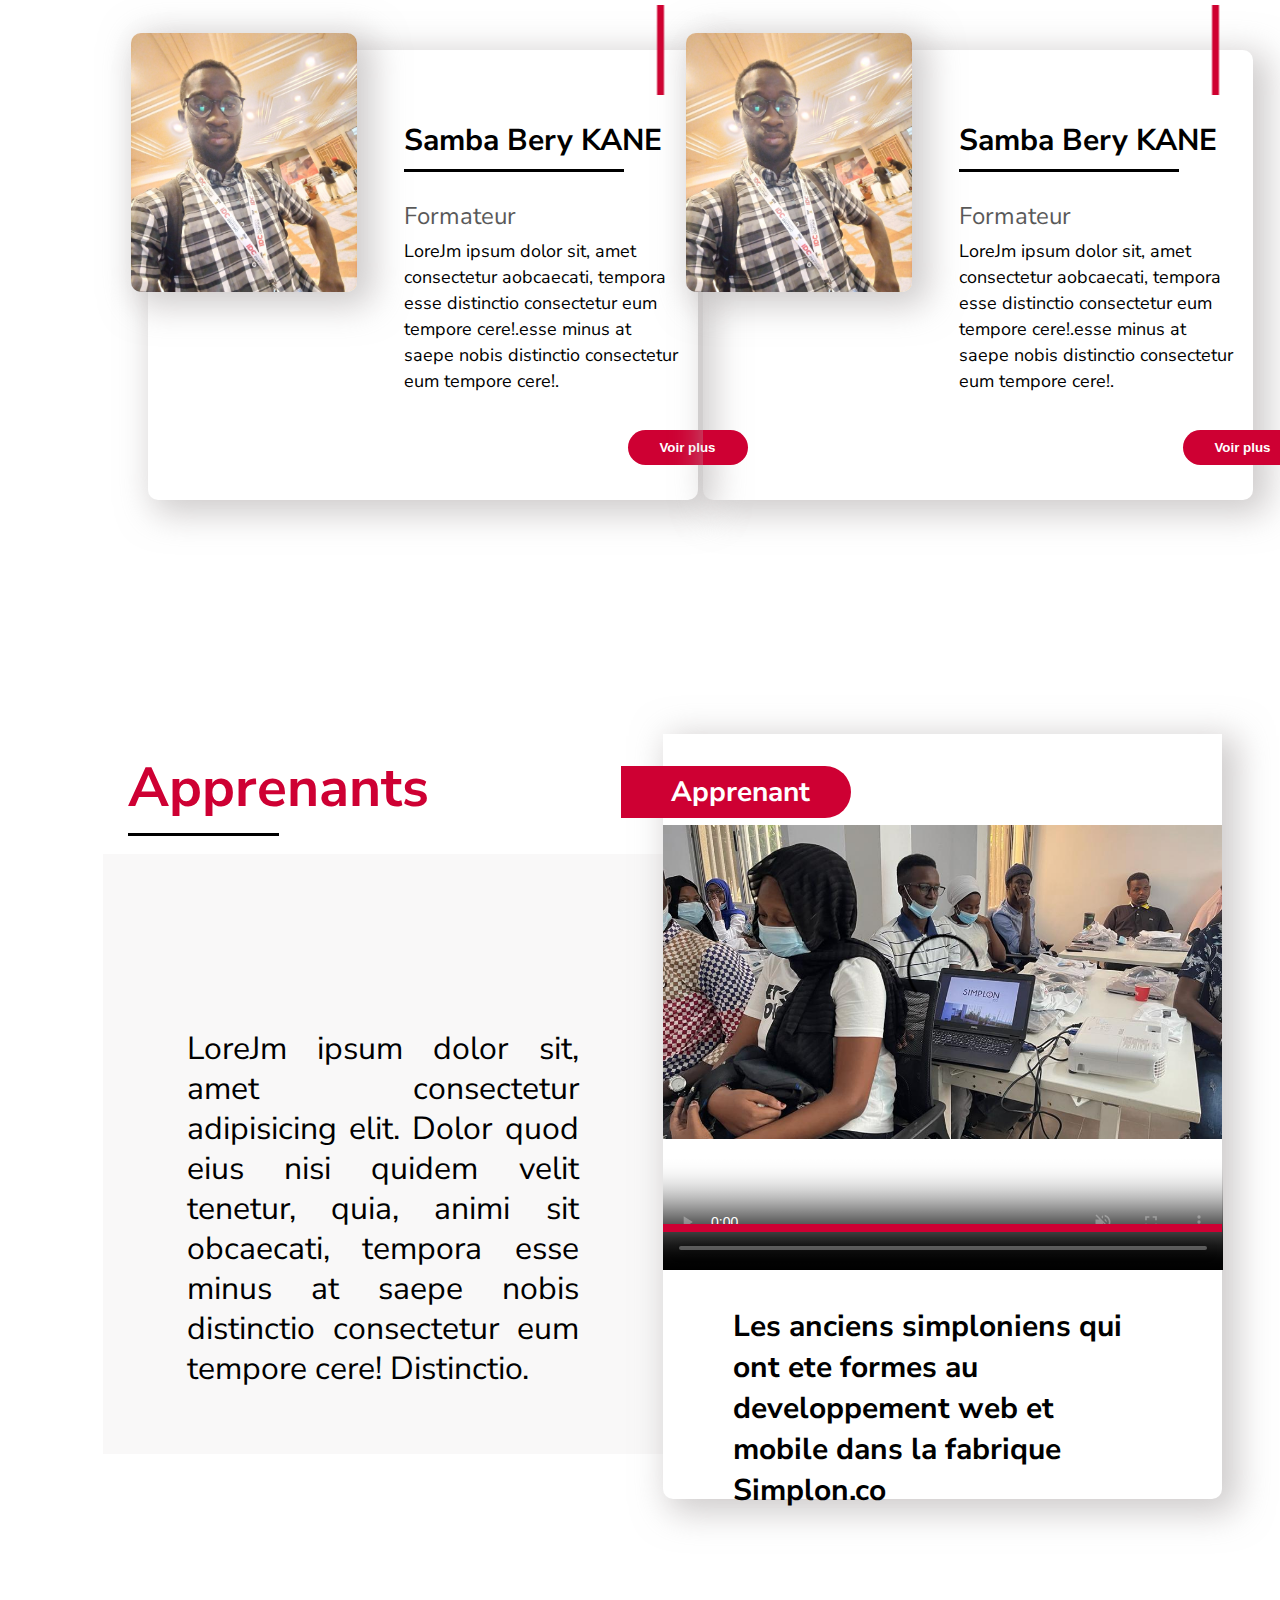
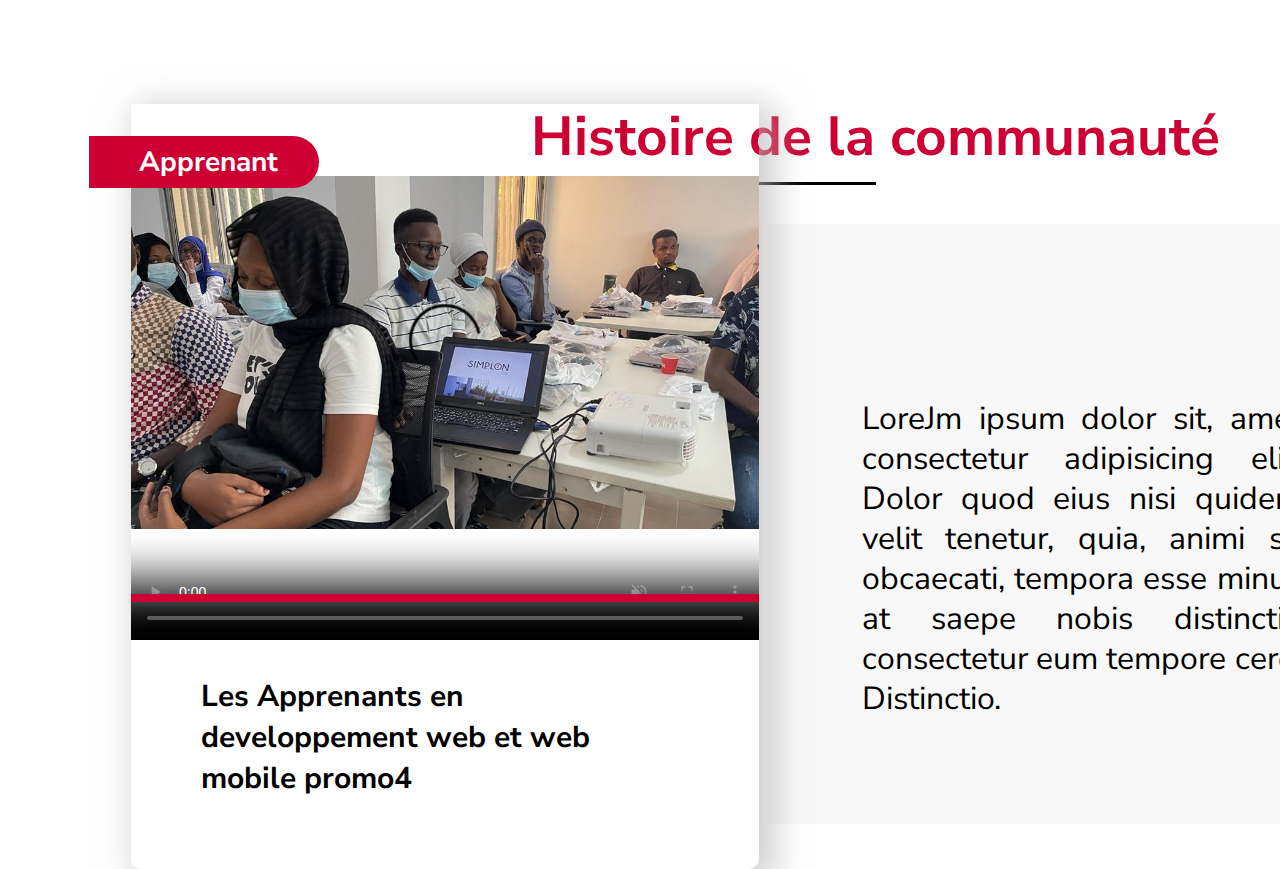
==== commit 9077bc64: "Ajout des deux premières vidéos des sous sections Apprenants et Histoire de la communauté" ====
--- a/index.html
+++ b/index.html
@@ -259,10 +259,54 @@
 
             <!-- Fin de la première ligne -->
 
+            <!-- Apprenants -->
             <span class="titre-dans-decouverte">Apprenants</span>
 
             <div class="apprenants-line">
-
+                <div class="apprenants-texte">
+                    <p>
+                        LoreJm ipsum dolor sit, amet consectetur adipisicing elit. Dolor quod eius nisi quidem velit tenetur, quia, animi sit obcaecati, tempora esse minus at saepe nobis distinctio consectetur eum tempore cere! Distinctio.
+                    </p>
+
+                </div>
+                <div class="apprenants-video">
+                    <div>
+                        <p>Apprenant</p>
+                    </div>
+                    <video controls poster="pictures/rentree-promo-4.jpeg" muted preload="metadata">
+                        <source src="/movies/rentre-de-la-promo4.mp4" type="video/mp4"> 
+                    </video>
+                    <p>
+                        Les anciens simploniens qui ont ete formes au developpement web et mobile dans la fabrique Simplon.co
+                    </p>
+
+                </div>
+                
+            </div>
+
+            <!-- Histoire de la communauté -->
+            <span class="titre-dans-decouverte histoire-communaute-position">Histoire de la communauté</span>
+
+            <div class="apprenants-line histoire-communaute-line">
+                <div class="apprenants-video">
+                    <div>
+                        <p>Apprenant</p>
+                    </div>
+                    <video controls poster="pictures/rentree-promo-4.jpeg" muted preload="metadata">
+                        <source src="/movies/rentre-de-la-promo4.mp4" type="video/mp4"> 
+                    </video>
+                    <p>
+                        Les Apprenants en developpement web et web mobile promo4
+                    </p>
+
+                </div>
+
+                <div class="apprenants-texte communaute-texte">
+                    <p>
+                        LoreJm ipsum dolor sit, amet consectetur adipisicing elit. Dolor quod eius nisi quidem velit tenetur, quia, animi sit obcaecati, tempora esse minus at saepe nobis distinctio consectetur eum tempore cere! Distinctio.
+                    </p>
+
+                </div>
                 
             </div>
 
--- a/design/style.css
+++ b/design/style.css
@@ -633,8 +633,132 @@
     font-weight: bold;
 }
 
-
-
-
-
-
+section .apprenants-line {
+    /* border: 3px solid red; */
+    width: 100%;
+    height: 620px;
+    margin-top: 14px;
+    display: flex;
+    flex-direction: row;
+    justify-content: center;
+
+}
+
+
+section .apprenants-line .apprenants-texte {
+    background-color: #F9F8F8;
+    width: 50%;
+    height: 600px;
+    margin-left: 95px;
+    margin-top: 15px;
+}
+
+section .apprenants-line .apprenants-texte p {
+    text-align: justify;
+    font-size: 32px;
+    line-height: 40px;
+    /* margin-top: 100px; */
+    width: 70%;
+    margin: auto;
+    margin-top: 175px;
+}
+
+section .apprenants-line .apprenants-video {
+    position: relative;
+
+    /* border: 3px solid red; */
+    border-radius: 0px 0px 10px 10px;
+    width: 50%;
+    height: 765px;
+    margin-top: -105px;
+    margin-right: 50px;
+
+    box-shadow: 10px 8px 34px 6px rgba(185, 181, 181, 0.685);
+}
+
+section .apprenants-line .apprenants-video  video {
+
+    margin-top: -40px;
+    width: 100%;
+    height: 575.9px;
+}
+
+section .apprenants-line .apprenants-video::after {
+    content: "";
+    position: absolute;
+    top: 490px;
+    /* bottom: -11px; */
+    background-color: #ce0033;
+    height: 8px;
+    width: 100%;
+    /* left: 0; */
+}
+
+
+section .apprenants-line .apprenants-video p {
+    font-weight: bold;
+    font-size: 30px;
+    width: 73%;
+    margin-left: 70px;
+}
+
+section .apprenants-line .apprenants-video div {
+    position: absolute;
+    width: 160px;
+    margin-left: -42px;
+    margin-top: 32px;
+    background-color: #ce0033;
+    padding: 7px 35px;
+    border-radius: 0px 29px 29px 0px;
+}
+
+section .apprenants-line .apprenants-video div p {
+    color: white;
+    width: 100%;
+    margin: auto;
+    margin-left: 15px;
+    font-size: 28px;
+}
+
+
+section .histoire-communaute-line {
+    margin-top: 350px;
+    padding-left: 123px;
+
+}
+
+section .histoire-communaute-position {
+    float: right;
+    top: 120px;
+    margin-right: 52px;
+
+}
+
+
+
+
+/* section .apprenants-line {
+    border: 3px solid red;
+    width: 100%;
+    height: 620px;
+    margin-top: 14px;
+    display: flex;
+    flex-direction: row;
+    justify-content: center;
+
+} */
+
+
+section .histoire-communaute-line .communaute-texte {
+    background-color: #F9F8F8;
+    width: 50%;
+    height: 600px;
+    margin-left: -42px;
+    margin-top: 15px;
+}
+
+
+section .histoire-communaute-line .communaute-texte p {
+    margin-left: 95px;
+} 
+
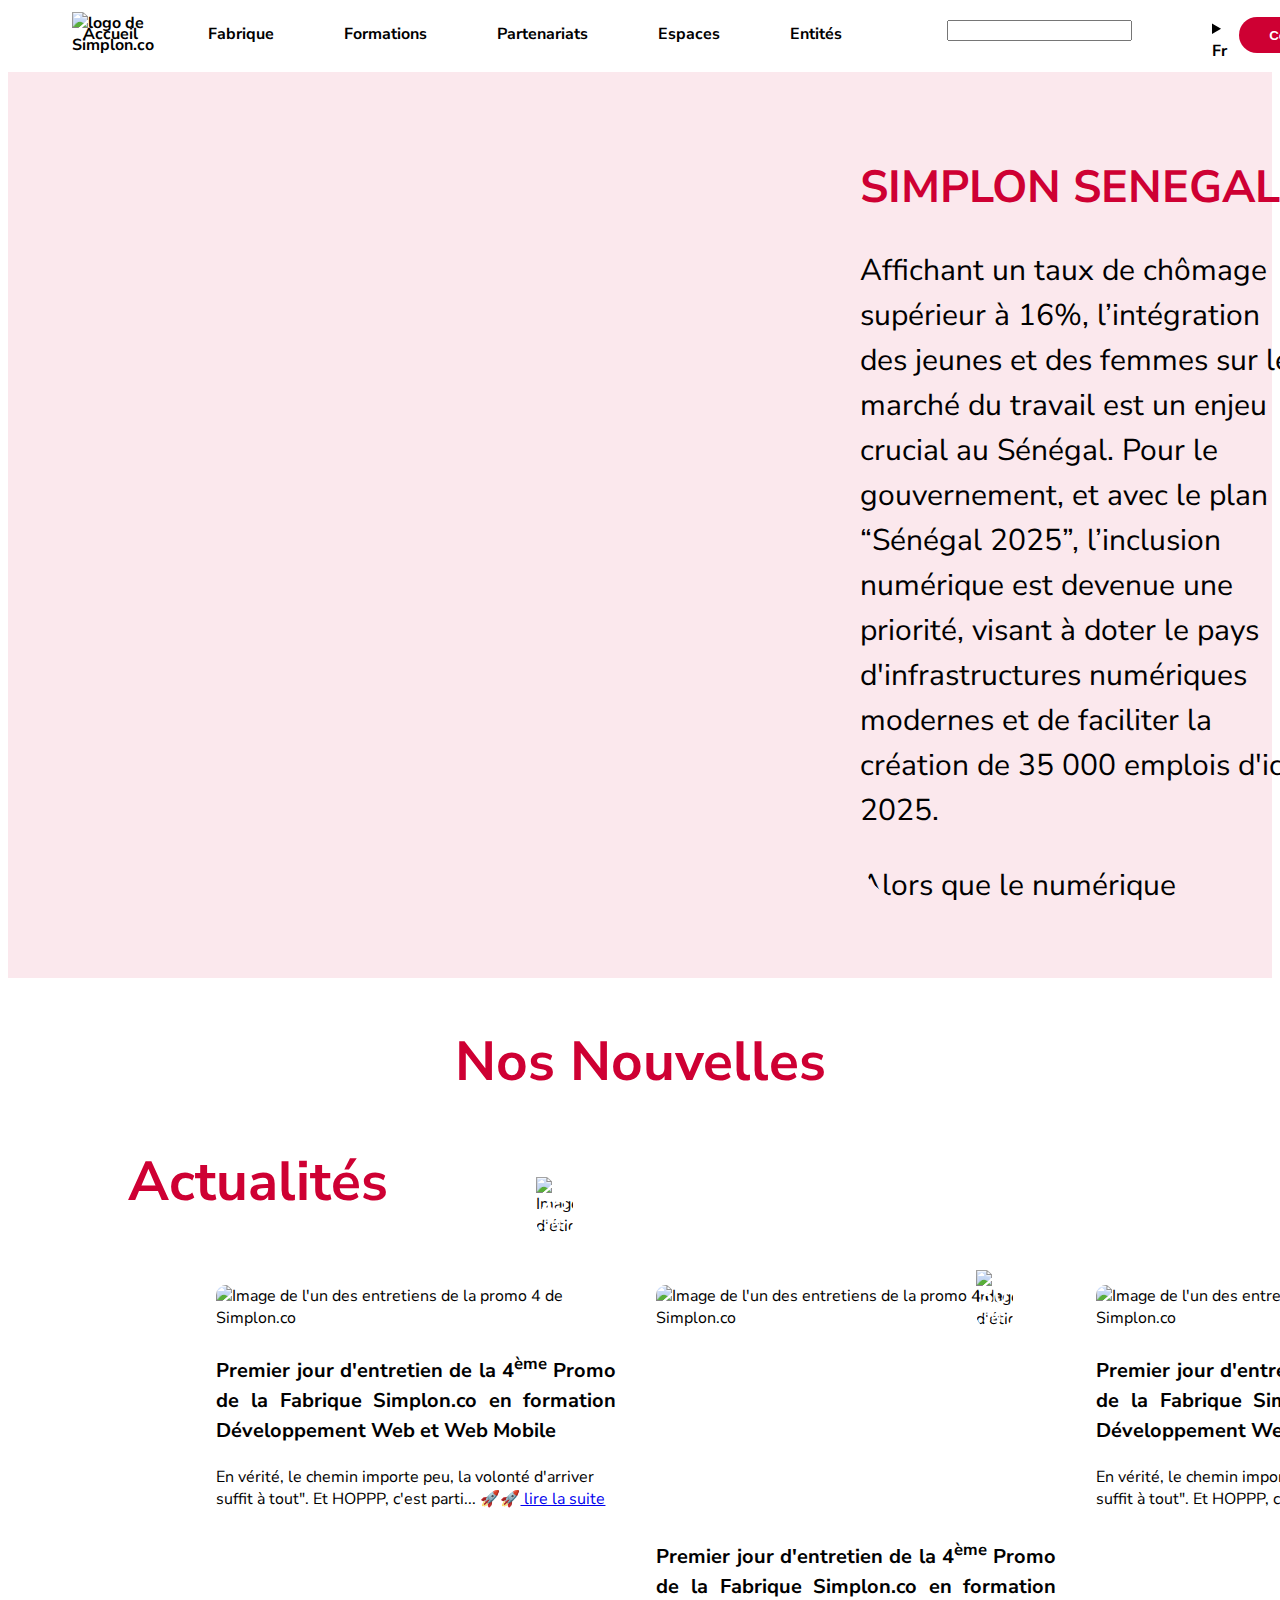
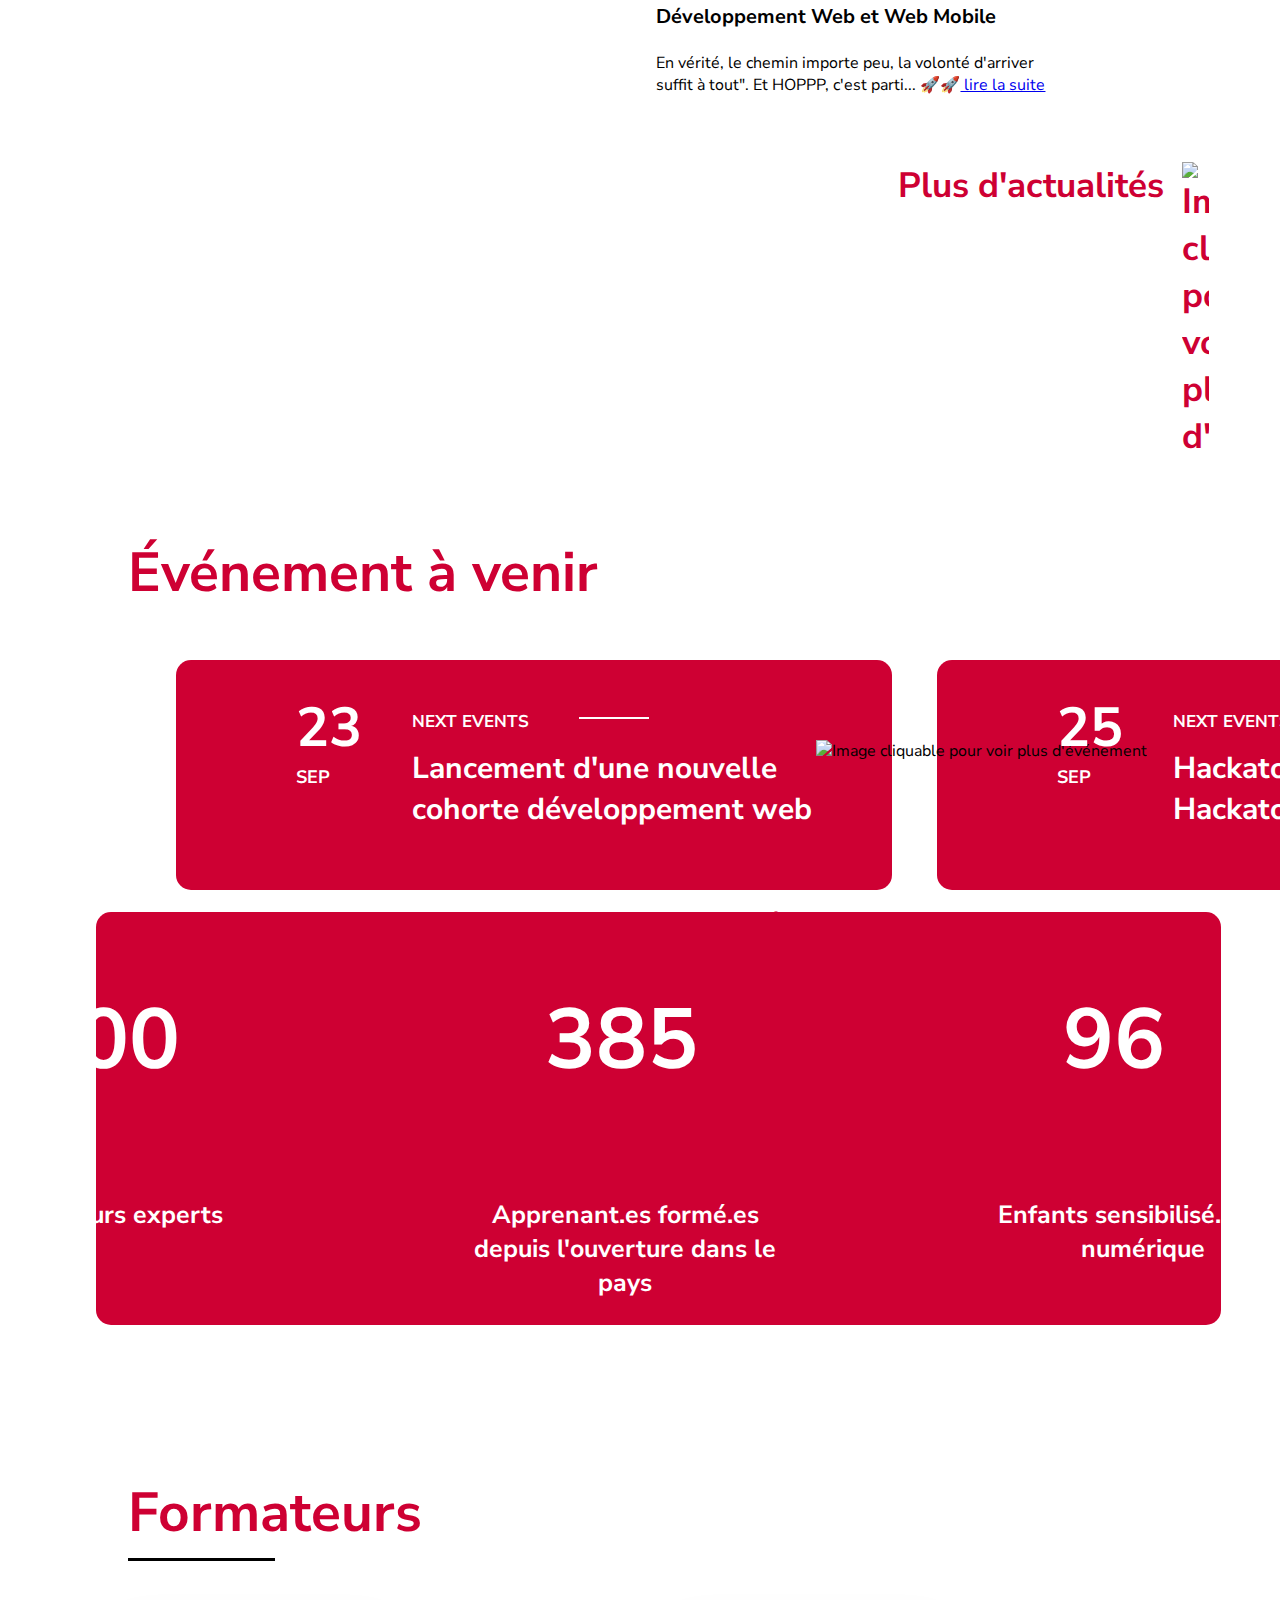
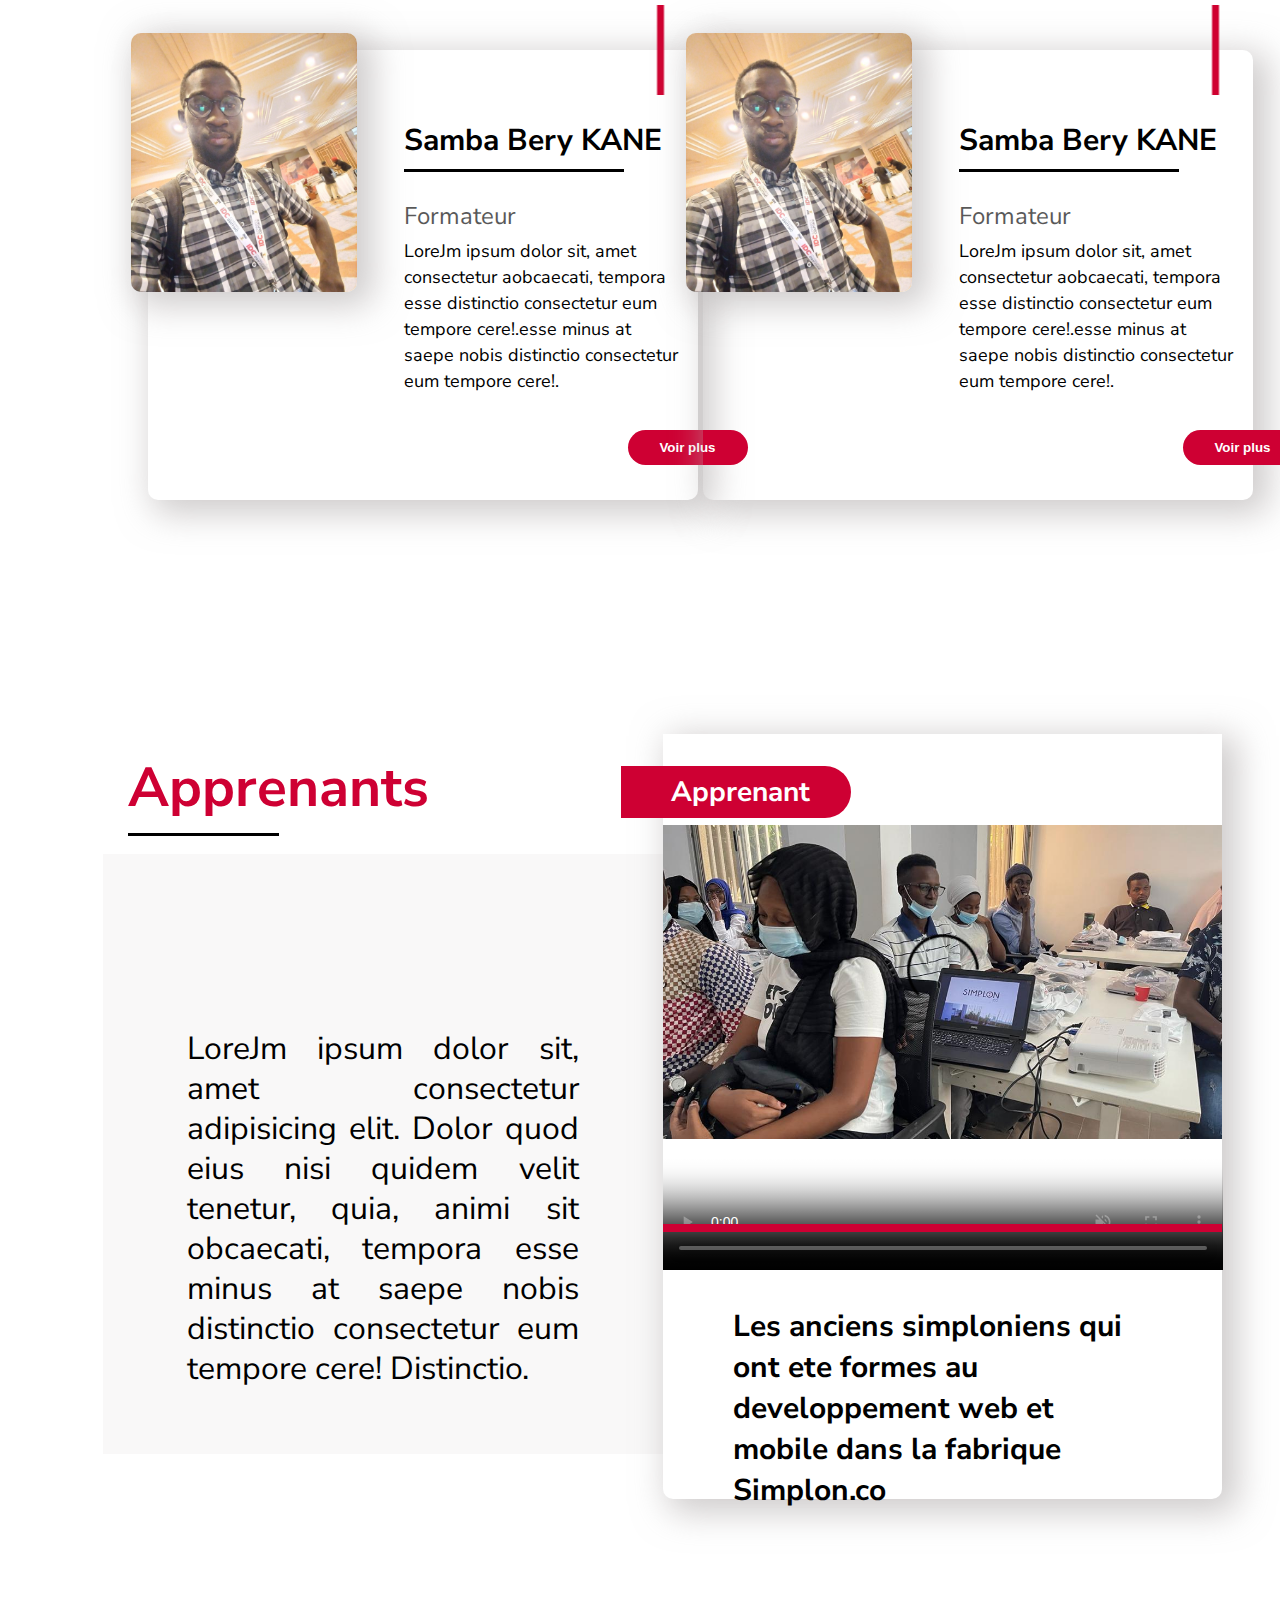
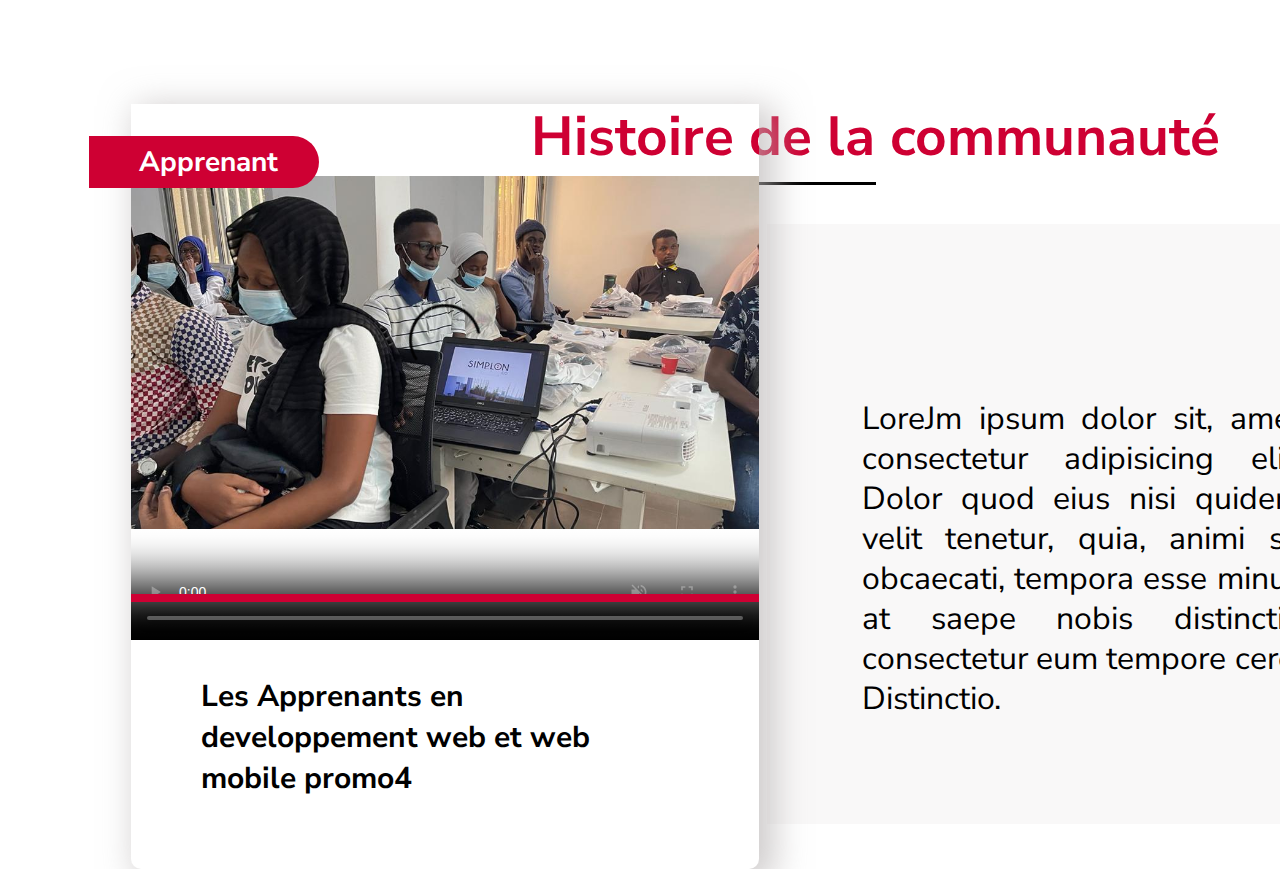
==== commit 9c7870f8: "changement d'URL de la vidéo sur les apprenants" ====
--- a/index.html
+++ b/index.html
@@ -274,7 +274,7 @@
                         <p>Apprenant</p>
                     </div>
                     <video controls poster="pictures/rentree-promo-4.jpeg" muted preload="metadata">
-                        <source src="/movies/rentre-de-la-promo4.mp4" type="video/mp4"> 
+                        <source src="movies/rentre-de-la-promo4.mp4" type="video/mp4"> 
                     </video>
                     <p>
                         Les anciens simploniens qui ont ete formes au developpement web et mobile dans la fabrique Simplon.co
@@ -293,7 +293,7 @@
                         <p>Apprenant</p>
                     </div>
                     <video controls poster="pictures/rentree-promo-4.jpeg" muted preload="metadata">
-                        <source src="/movies/rentre-de-la-promo4.mp4" type="video/mp4"> 
+                        <source src="movies/rentre-de-la-promo4.mp4" type="video/mp4"> 
                     </video>
                     <p>
                         Les Apprenants en developpement web et web mobile promo4
